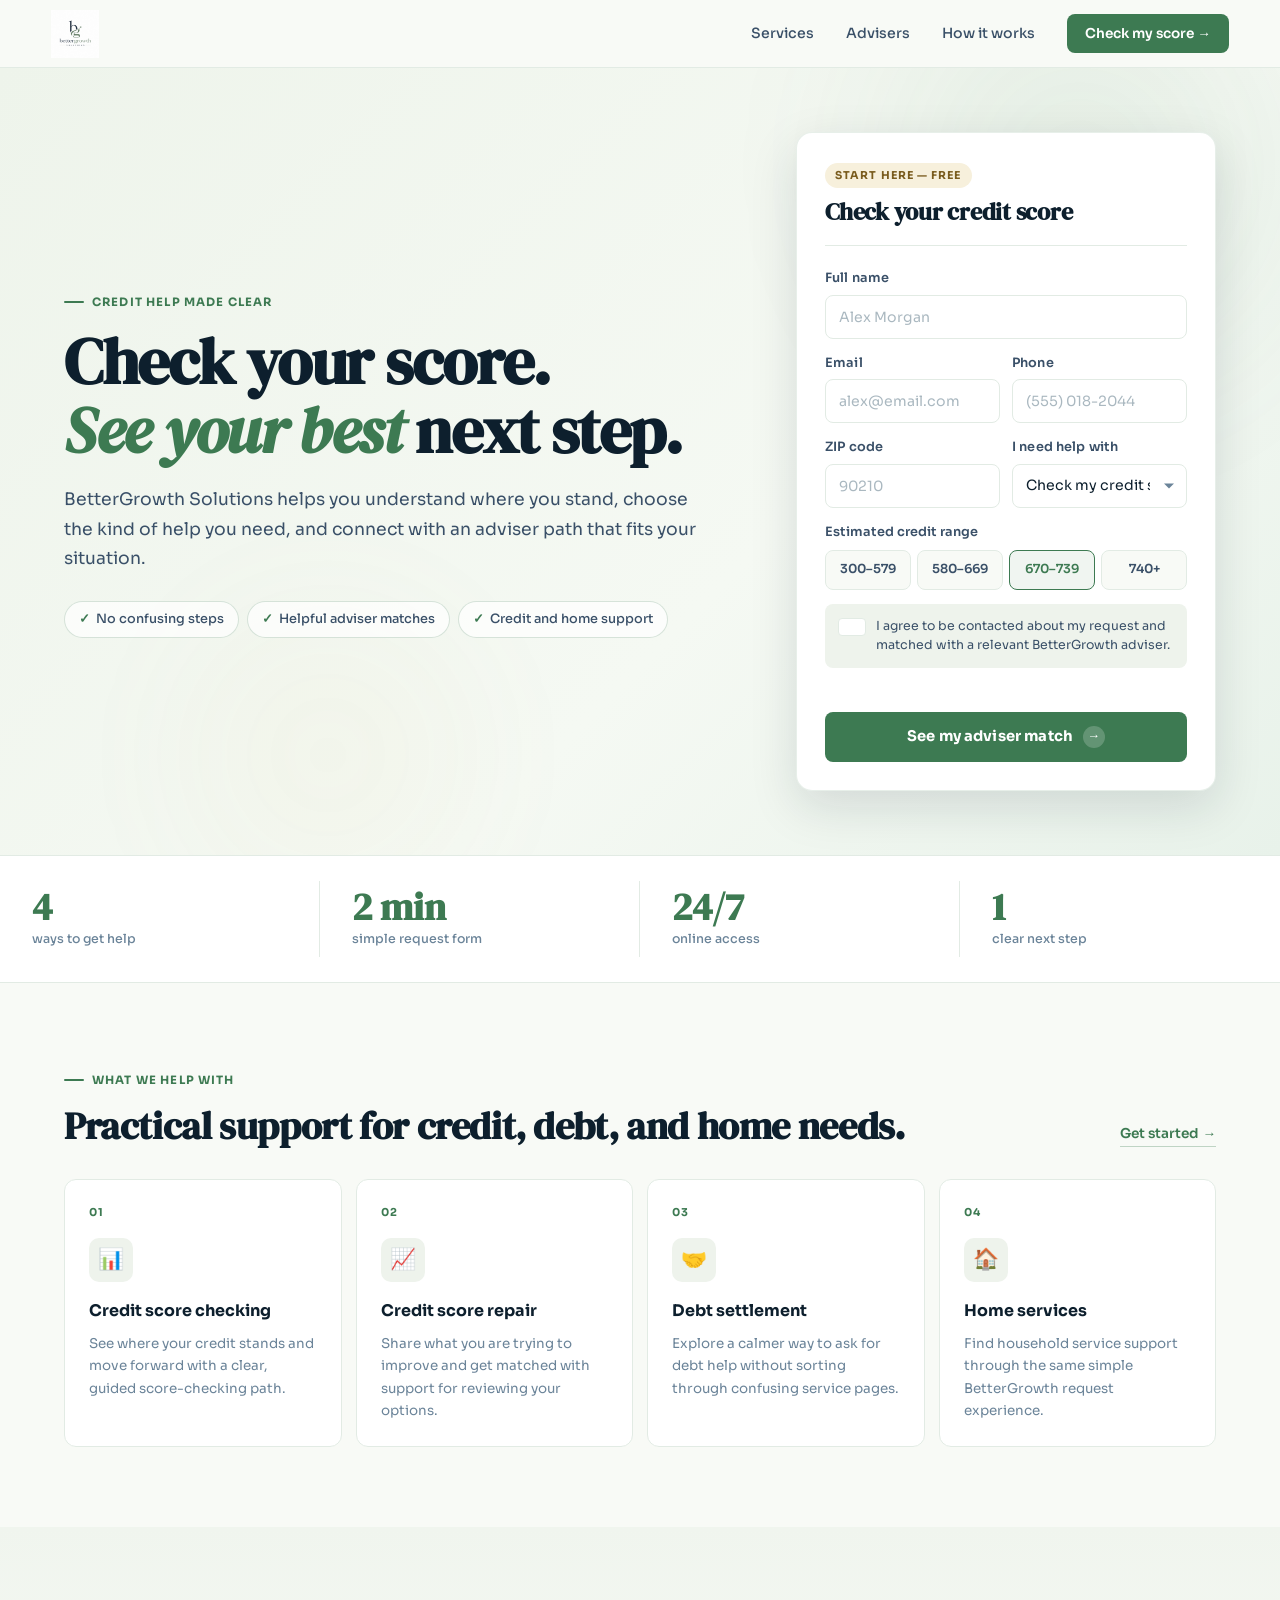
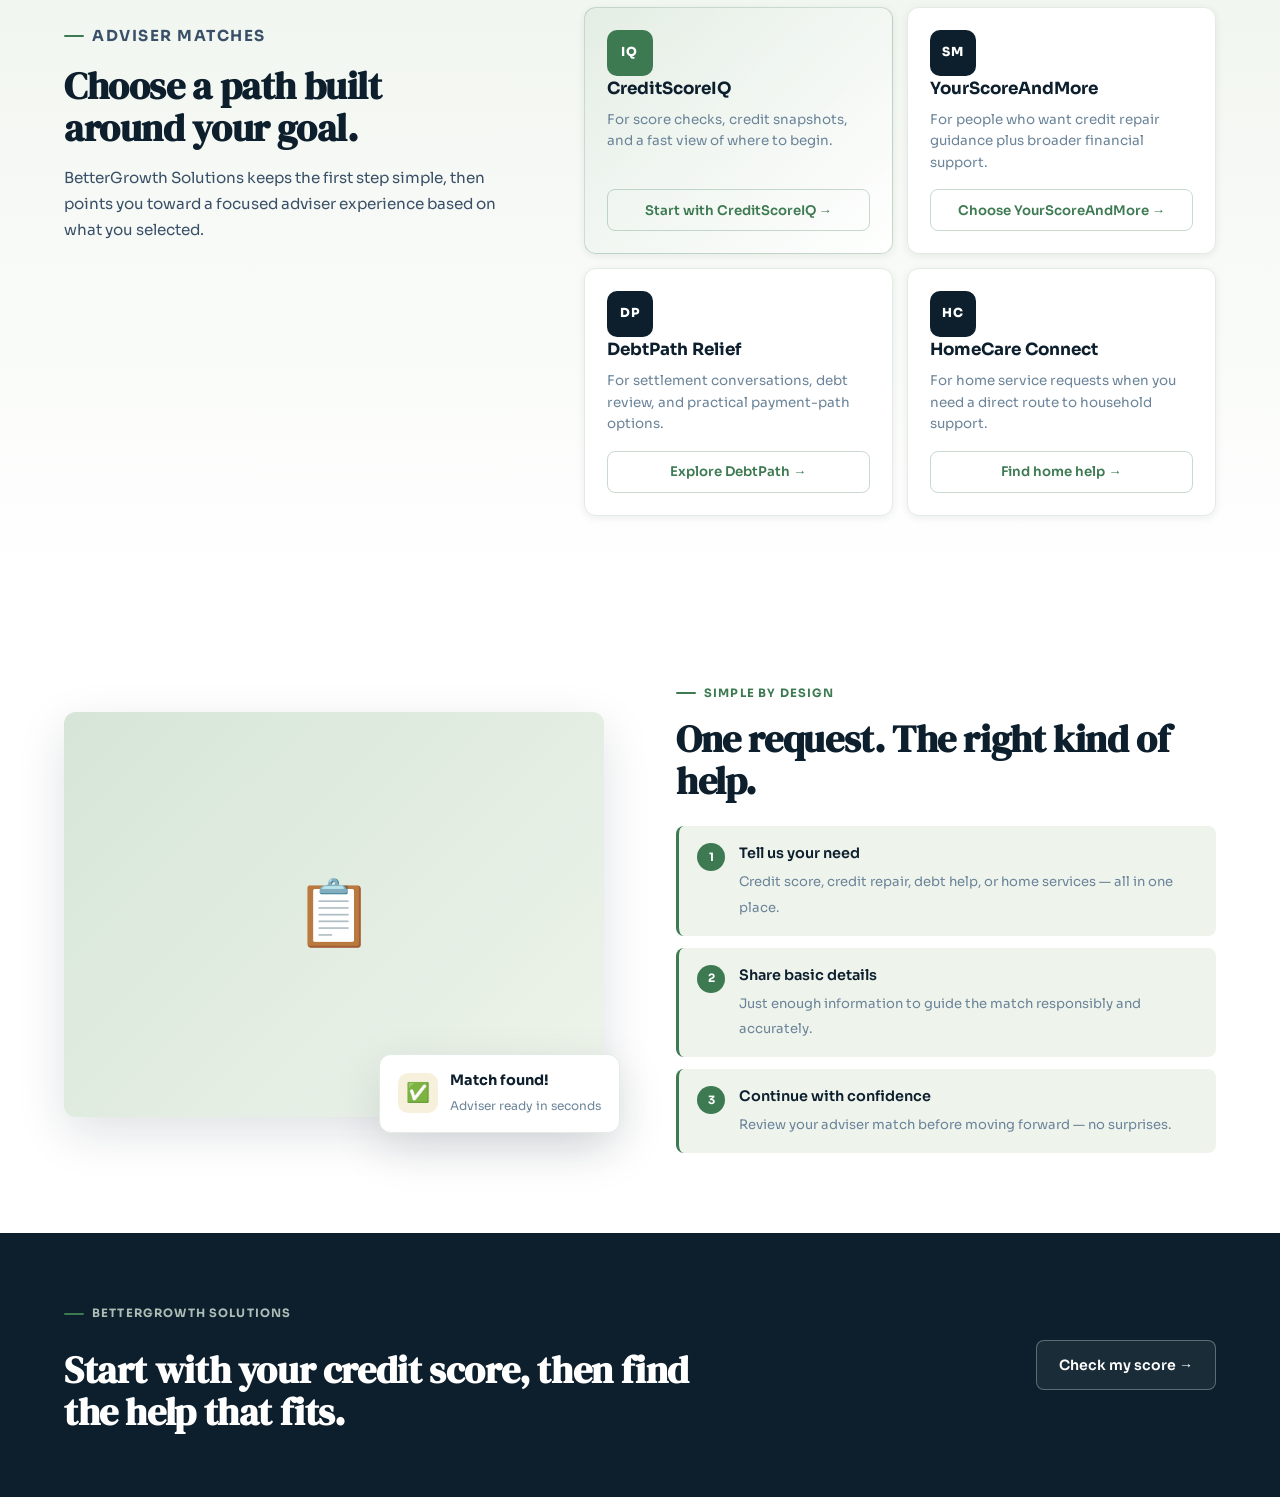
==== index.html @ 0860bb6c "file upload for website" ====
<!DOCTYPE html>
<html lang="en">
<head>
  <meta charset="utf-8" />
  <meta name="viewport" content="width=device-width, initial-scale=1" />
  <title>BetterGrowth Solutions | Credit Score Help</title>
  <meta name="description" content="BetterGrowth Solutions helps people check their credit score, explore credit repair, compare debt help, and find home service support." />
  <link rel="preconnect" href="https://fonts.googleapis.com" />
  <link rel="preconnect" href="https://fonts.gstatic.com" crossorigin />
  <link href="https://fonts.googleapis.com/css2?family=Sora:wght@300;400;500;600;700;800&family=DM+Serif+Display:ital@0;1&display=swap" rel="stylesheet" />
  <style>
    :root {
      --ink: #0d1f2d;
      --ink-soft: #3a5068;
      --muted: #6b8499;
      --line: #e2ebe4;
      --paper: #f8faf6;
      --soft: #eef3ec;
      --sage: #d6e5d8;
      --teal: #3d7a52;
      --teal-light: #5a9e6f;
      --teal-dark: #0d2a1a;
      --navy: #0d1f2d;
      --gold: #c9a84c;
      --gold-soft: #f7f0dc;
      --white: #ffffff;
      --shadow-sm: 0 2px 8px rgba(13,31,45,0.07);
      --shadow: 0 16px 48px rgba(13,31,45,0.13);
      --shadow-lg: 0 28px 72px rgba(13,31,45,0.18);
      --radius: 12px;
      --radius-sm: 8px;
      --transition: all 0.22s cubic-bezier(0.4,0,0.2,1);
    }

    *, *::before, *::after { box-sizing: border-box; margin: 0; padding: 0; }

    html { scroll-behavior: smooth; font-size: 16px; }

    body {
      font-family: 'Sora', sans-serif;
      color: var(--ink);
      background: var(--paper);
      line-height: 1.6;
      overflow-x: hidden;
    }

    a { color: inherit; text-decoration: none; }
    img { max-width: 100%; display: block; }

    /* ── HEADER ── */
    .site-header {
      position: sticky;
      top: 0;
      z-index: 100;
      display: flex;
      align-items: center;
      justify-content: space-between;
      gap: 16px;
      padding: 0 clamp(16px, 4vw, 56px);
      height: 68px;
      background: rgba(248,250,246,0.96);
      border-bottom: 1px solid var(--line);
      backdrop-filter: blur(20px);
      -webkit-backdrop-filter: blur(20px);
    }

    .brand {
      display: flex;
      align-items: center;
    }

    .brand-logo {
      height: 48px;
      width: auto;
      object-fit: contain;
    }

    nav {
      display: flex;
      align-items: center;
      gap: clamp(12px, 2.5vw, 32px);
    }

    nav a {
      color: var(--ink-soft);
      font-size: 0.88rem;
      font-weight: 500;
      transition: var(--transition);
      padding: 4px 0;
      position: relative;
    }

    nav a::after {
      content: '';
      position: absolute;
      bottom: 0;
      left: 0;
      width: 0;
      height: 2px;
      background: var(--teal);
      border-radius: 2px;
      transition: width 0.2s ease;
    }

    nav a:hover { color: var(--teal); }
    nav a:hover::after { width: 100%; }

    .nav-action {
      background: var(--teal);
      color: white !important;
      border-radius: var(--radius-sm);
      padding: 9px 18px !important;
      font-size: 0.85rem !important;
      font-weight: 600 !important;
      transition: var(--transition);
      flex-shrink: 0;
    }

    .nav-action::after { display: none !important; }

    .nav-action:hover {
      background: var(--teal-light);
      transform: translateY(-1px);
      box-shadow: 0 4px 16px rgba(61,122,82,0.3);
    }

    /* Mobile menu toggle */
    .menu-toggle {
      display: none;
      background: none;
      border: 1px solid var(--line);
      border-radius: var(--radius-sm);
      width: 40px;
      height: 40px;
      cursor: pointer;
      flex-direction: column;
      align-items: center;
      justify-content: center;
      gap: 5px;
    }

    .menu-toggle span {
      display: block;
      width: 18px;
      height: 2px;
      background: var(--ink);
      border-radius: 2px;
      transition: var(--transition);
    }

    .mobile-nav {
      display: none;
      position: fixed;
      top: 68px;
      left: 0;
      right: 0;
      background: var(--white);
      border-bottom: 1px solid var(--line);
      padding: 16px clamp(16px, 4vw, 56px);
      flex-direction: column;
      gap: 4px;
      z-index: 99;
      box-shadow: var(--shadow);
    }

    .mobile-nav.open { display: flex; }

    .mobile-nav a {
      padding: 12px 14px;
      border-radius: var(--radius-sm);
      font-weight: 500;
      color: var(--ink-soft);
      transition: var(--transition);
    }

    .mobile-nav a:hover { background: var(--soft); color: var(--teal); }

    .mobile-nav .nav-action {
      background: var(--teal);
      color: white;
      padding: 13px 14px;
      text-align: center;
      border-radius: var(--radius-sm);
      margin-top: 6px;
      font-weight: 600;
    }

    /* ── HERO ── */
    .hero {
      position: relative;
      min-height: min(760px, calc(100svh - 68px));
      overflow: hidden;
      background: linear-gradient(135deg, #eef4eb 0%, #f5f9f3 60%, #e8f2ea 100%);
    }

    .hero-bg-orb {
      position: absolute;
      border-radius: 50%;
      filter: blur(80px);
      opacity: 0.45;
      pointer-events: none;
    }

    .hero-bg-orb-1 {
      width: 600px; height: 600px;
      top: -200px; right: -100px;
      background: radial-gradient(circle, rgba(61,122,82,0.25), transparent 70%);
    }

    .hero-bg-orb-2 {
      width: 400px; height: 400px;
      bottom: -100px; left: 10%;
      background: radial-gradient(circle, rgba(201,168,76,0.15), transparent 70%);
    }

    .hero-content {
      position: relative;
      display: grid;
      grid-template-columns: 1fr min(420px, 45%);
      align-items: center;
      gap: clamp(28px, 5vw, 64px);
      min-height: min(760px, calc(100svh - 68px));
      padding: clamp(32px, 5vw, 64px) clamp(16px, 5vw, 72px);
    }

    .hero-copy { max-width: 640px; }

    .eyebrow {
      display: inline-flex;
      align-items: center;
      gap: 8px;
      font-size: 0.72rem;
      font-weight: 700;
      letter-spacing: 0.1em;
      text-transform: uppercase;
      color: var(--teal);
      margin-bottom: 16px;
    }

    .eyebrow::before {
      content: '';
      display: block;
      width: 20px;
      height: 2px;
      background: var(--teal);
      border-radius: 2px;
    }

    h1 {
      font-family: 'DM Serif Display', serif;
      font-size: clamp(2.4rem, 5vw, 4.2rem);
      line-height: 1.08;
      letter-spacing: -0.02em;
      margin-bottom: 20px;
      color: var(--ink);
    }

    h1 em {
      font-style: italic;
      color: var(--teal);
    }

    .hero-text {
      color: var(--ink-soft);
      font-size: clamp(0.95rem, 1.5vw, 1.08rem);
      line-height: 1.7;
      margin-bottom: 28px;
    }

    .trust-row {
      display: flex;
      flex-wrap: wrap;
      gap: 8px;
    }

    .trust-pill {
      display: inline-flex;
      align-items: center;
      gap: 6px;
      border: 1px solid rgba(61,122,82,0.2);
      border-radius: 999px;
      padding: 7px 14px;
      background: rgba(255,255,255,0.7);
      color: var(--ink-soft);
      font-size: 0.8rem;
      font-weight: 500;
      backdrop-filter: blur(4px);
    }

    .trust-pill::before {
      content: '✓';
      color: var(--teal);
      font-weight: 700;
    }

    /* ── LEAD PANEL / FORM ── */
    .lead-panel {
      background: var(--white);
      border: 1px solid rgba(226,235,228,0.8);
      border-radius: 16px;
      padding: clamp(20px, 3vw, 28px);
      box-shadow: var(--shadow);
      transition: var(--transition);
    }

    .lead-panel:focus-within {
      box-shadow: var(--shadow-lg), 0 0 0 3px rgba(61,122,82,0.08);
    }

    .panel-heading {
      margin-bottom: 22px;
      padding-bottom: 18px;
      border-bottom: 1px solid var(--line);
    }

    .panel-tag {
      display: inline-block;
      background: var(--gold-soft);
      color: #7a5c1e;
      font-size: 0.68rem;
      font-weight: 700;
      letter-spacing: 0.1em;
      text-transform: uppercase;
      padding: 4px 10px;
      border-radius: 999px;
      margin-bottom: 10px;
    }

    .panel-heading h2 {
      font-family: 'DM Serif Display', serif;
      font-size: 1.5rem;
      line-height: 1.2;
      color: var(--ink);
    }

    .form-group {
      margin-bottom: 14px;
    }

    label.field-label {
      display: block;
      font-size: 0.8rem;
      font-weight: 600;
      color: var(--ink-soft);
      margin-bottom: 6px;
      letter-spacing: 0.01em;
    }

    input, select {
      width: 100%;
      height: 44px;
      border: 1.5px solid var(--line);
      border-radius: var(--radius-sm);
      padding: 0 13px;
      color: var(--ink);
      background: var(--white);
      font: inherit;
      font-size: 0.88rem;
      transition: var(--transition);
      appearance: none;
    }

    input::placeholder { color: #aab8c0; }

    input:hover, select:hover { border-color: #b5cdb9; }

    input:focus, select:focus {
      outline: none;
      border-color: var(--teal);
      box-shadow: 0 0 0 3px rgba(61,122,82,0.12);
    }

    input.error { border-color: #d44c3a; box-shadow: 0 0 0 3px rgba(212,76,58,0.1); }

    .select-wrap {
      position: relative;
    }

    .select-wrap::after {
      content: '';
      position: absolute;
      right: 13px;
      top: 50%;
      transform: translateY(-50%);
      width: 0;
      height: 0;
      border-left: 5px solid transparent;
      border-right: 5px solid transparent;
      border-top: 5px solid var(--muted);
      pointer-events: none;
    }

    select { padding-right: 36px; cursor: pointer; }

    .field-grid { display: grid; grid-template-columns: 1fr 1fr; gap: 12px; }

    /* Score range */
    .score-fieldset {
      border: none;
      margin-bottom: 14px;
    }

    .score-legend {
      font-size: 0.8rem;
      font-weight: 600;
      color: var(--ink-soft);
      margin-bottom: 8px;
      display: block;
    }

    .score-grid {
      display: grid;
      grid-template-columns: repeat(4, 1fr);
      gap: 6px;
    }

    .score-option {
      position: relative;
    }

    .score-option input[type="radio"] {
      position: absolute;
      opacity: 0;
      width: 0;
      height: 0;
    }

    .score-option label {
      display: flex;
      align-items: center;
      justify-content: center;
      height: 40px;
      border: 1.5px solid var(--line);
      border-radius: var(--radius-sm);
      background: var(--paper);
      font-size: 0.78rem;
      font-weight: 600;
      color: var(--ink-soft);
      cursor: pointer;
      transition: var(--transition);
      text-align: center;
    }

    .score-option input[type="radio"]:checked + label {
      border-color: var(--teal);
      background: rgba(61,122,82,0.08);
      color: var(--teal);
    }

    .score-option label:hover {
      border-color: #b5cdb9;
      background: var(--soft);
    }

    /* Consent */
    .consent-wrap {
      display: flex;
      align-items: flex-start;
      gap: 10px;
      padding: 13px;
      background: var(--soft);
      border-radius: var(--radius-sm);
      margin-bottom: 14px;
      cursor: pointer;
    }

    .consent-wrap input[type="checkbox"] {
      width: 18px;
      height: 18px;
      min-width: 18px;
      border-radius: 4px;
      margin-top: 1px;
      cursor: pointer;
    }

    .consent-wrap span {
      font-size: 0.78rem;
      color: var(--ink-soft);
      line-height: 1.5;
    }

    .form-status {
      min-height: 20px;
      margin-bottom: 10px;
      font-size: 0.82rem;
      font-weight: 600;
      color: #c0392b;
    }

    .form-status.success { color: var(--teal); }

    .primary-button {
      display: flex;
      align-items: center;
      justify-content: center;
      gap: 10px;
      width: 100%;
      height: 50px;
      border: none;
      border-radius: var(--radius-sm);
      background: var(--teal);
      color: white;
      font: inherit;
      font-size: 0.92rem;
      font-weight: 700;
      cursor: pointer;
      transition: var(--transition);
      letter-spacing: 0.01em;
    }

    .primary-button:hover {
      background: var(--teal-light);
      transform: translateY(-2px);
      box-shadow: 0 8px 24px rgba(61,122,82,0.35);
    }

    .primary-button:active { transform: translateY(0); }

    .btn-arrow {
      width: 22px;
      height: 22px;
      background: rgba(255,255,255,0.2);
      border-radius: 50%;
      display: grid;
      place-items: center;
      font-size: 0.8rem;
      transition: transform 0.2s ease;
    }

    .primary-button:hover .btn-arrow { transform: translateX(3px); }

    /* ── METRICS BAND ── */
    .metrics-band {
      display: grid;
      grid-template-columns: repeat(4, 1fr);
      border-top: 1px solid var(--line);
      border-bottom: 1px solid var(--line);
      background: var(--white);
    }

    .metric-item {
      padding: clamp(20px, 3vw, 32px) clamp(18px, 3vw, 32px);
      position: relative;
      transition: var(--transition);
    }

    .metric-item:not(:last-child)::after {
      content: '';
      position: absolute;
      right: 0;
      top: 20%;
      height: 60%;
      width: 1px;
      background: var(--line);
    }

    .metric-item:hover { background: var(--soft); }

    .metric-value {
      display: block;
      font-family: 'DM Serif Display', serif;
      font-size: clamp(1.6rem, 3vw, 2.4rem);
      color: var(--teal);
      line-height: 1;
      margin-bottom: 4px;
    }

    .metric-label {
      display: block;
      font-size: 0.78rem;
      font-weight: 500;
      color: var(--muted);
    }

    /* ── SERVICES ── */
    .section {
      padding: clamp(48px, 7vw, 80px) clamp(16px, 5vw, 72px);
    }

    .section-header {
      display: flex;
      align-items: flex-end;
      justify-content: space-between;
      gap: 24px;
      margin-bottom: 32px;
    }

    h2 {
      font-family: 'DM Serif Display', serif;
      font-size: clamp(1.7rem, 3vw, 2.6rem);
      line-height: 1.1;
      letter-spacing: -0.01em;
    }

    .section-link {
      font-size: 0.85rem;
      font-weight: 600;
      color: var(--teal);
      white-space: nowrap;
      padding-bottom: 2px;
      border-bottom: 1px solid rgba(61,122,82,0.3);
      transition: var(--transition);
    }

    .section-link:hover { border-color: var(--teal); }

    .service-grid {
      display: grid;
      grid-template-columns: repeat(4, 1fr);
      gap: 14px;
    }

    .service-card {
      border: 1px solid var(--line);
      border-radius: var(--radius);
      padding: 24px;
      background: var(--white);
      transition: var(--transition);
      cursor: default;
    }

    .service-card:hover {
      border-color: rgba(61,122,82,0.3);
      transform: translateY(-4px);
      box-shadow: var(--shadow);
    }

    .service-num {
      font-size: 0.68rem;
      font-weight: 700;
      letter-spacing: 0.12em;
      color: var(--teal);
      text-transform: uppercase;
      margin-bottom: 16px;
      display: block;
    }

    .service-icon {
      width: 44px;
      height: 44px;
      border-radius: 10px;
      display: grid;
      place-items: center;
      margin-bottom: 16px;
      font-size: 1.3rem;
      background: var(--soft);
    }

    .service-card h3 {
      font-size: 1rem;
      font-weight: 700;
      margin-bottom: 10px;
      color: var(--ink);
    }

    .service-card p {
      font-size: 0.84rem;
      color: var(--muted);
      line-height: 1.65;
    }

    /* ── ADVISERS ── */
    .adviser-section {
      background: linear-gradient(180deg, #f0f5ee 0%, var(--white) 100%);
      padding: clamp(48px, 7vw, 80px) clamp(16px, 5vw, 72px);
    }

    .adviser-layout {
      display: grid;
      grid-template-columns: minmax(260px, 0.7fr) 1fr;
      gap: clamp(32px, 6vw, 80px);
      align-items: start;
    }

    .adviser-intro {
      position: sticky;
      top: 90px;
    }

    .adviser-intro p {
      margin-top: 16px;
      color: var(--ink-soft);
      font-size: 0.95rem;
      line-height: 1.7;
    }

    .adviser-grid {
      display: grid;
      grid-template-columns: 1fr 1fr;
      gap: 14px;
    }

    .adviser-card {
      border: 1px solid var(--line);
      border-radius: var(--radius);
      padding: 22px;
      background: var(--white);
      display: flex;
      flex-direction: column;
      gap: 16px;
      transition: var(--transition);
      box-shadow: var(--shadow-sm);
    }

    .adviser-card:hover {
      border-color: rgba(61,122,82,0.25);
      transform: translateY(-4px);
      box-shadow: var(--shadow);
    }

    .adviser-card.featured {
      background: linear-gradient(135deg, rgba(214,229,216,0.5), rgba(255,255,255,0.9));
      border-color: rgba(61,122,82,0.25);
    }

    .adviser-mark {
      width: 46px;
      height: 46px;
      background: var(--navy);
      border-radius: 10px;
      display: grid;
      place-items: center;
      color: white;
      font-size: 0.78rem;
      font-weight: 800;
      letter-spacing: 0.05em;
    }

    .adviser-card.featured .adviser-mark {
      background: var(--teal);
    }

    .adviser-card h3 {
      font-size: 1.05rem;
      font-weight: 700;
      margin-bottom: 6px;
    }

    .adviser-card p {
      font-size: 0.84rem;
      color: var(--muted);
      line-height: 1.6;
    }

    .adviser-body { flex: 1; }

    .select-adviser {
      display: flex;
      align-items: center;
      justify-content: center;
      gap: 8px;
      height: 42px;
      border: 1.5px solid rgba(61,122,82,0.28);
      border-radius: var(--radius-sm);
      background: transparent;
      color: var(--teal);
      font: inherit;
      font-size: 0.83rem;
      font-weight: 600;
      cursor: pointer;
      transition: var(--transition);
    }

    .select-adviser:hover {
      background: rgba(61,122,82,0.07);
      border-color: var(--teal);
    }

    /* ── SUPPORT SECTION ── */
    .support-section {
      display: grid;
      grid-template-columns: 1fr 1fr;
      gap: clamp(32px, 6vw, 72px);
      align-items: center;
      padding: clamp(48px, 7vw, 80px) clamp(16px, 5vw, 72px);
      background: var(--white);
    }

    .support-visual {
      position: relative;
    }

    .support-img-wrap {
      border-radius: var(--radius);
      overflow: hidden;
      box-shadow: var(--shadow);
      background: var(--soft);
      aspect-ratio: 4/3;
    }

    .support-img-wrap img {
      width: 100%;
      height: 100%;
      object-fit: cover;
    }

    .support-img-placeholder {
      width: 100%;
      height: 100%;
      background: linear-gradient(135deg, #d6e5d8, #eef4eb);
      display: grid;
      place-items: center;
    }

    .support-floater {
      position: absolute;
      bottom: -16px;
      right: -16px;
      background: var(--white);
      border: 1px solid var(--line);
      border-radius: var(--radius);
      padding: 14px 18px;
      box-shadow: var(--shadow);
      display: flex;
      align-items: center;
      gap: 12px;
    }

    .floater-icon {
      width: 40px;
      height: 40px;
      background: var(--gold-soft);
      border-radius: 10px;
      display: grid;
      place-items: center;
      font-size: 1.2rem;
    }

    .floater-text strong { display: block; font-size: 0.9rem; color: var(--ink); }
    .floater-text span { font-size: 0.75rem; color: var(--muted); }

    .support-list {
      display: grid;
      gap: 12px;
      margin-top: 24px;
    }

    .support-item {
      display: flex;
      gap: 14px;
      padding: 16px 18px;
      background: var(--soft);
      border-radius: var(--radius-sm);
      border-left: 3px solid var(--teal);
      transition: var(--transition);
    }

    .support-item:hover { background: #e6efe7; }

    .support-step {
      width: 28px;
      height: 28px;
      background: var(--teal);
      border-radius: 50%;
      display: grid;
      place-items: center;
      color: white;
      font-size: 0.72rem;
      font-weight: 700;
      flex-shrink: 0;
      margin-top: 1px;
    }

    .support-item strong { display: block; font-weight: 600; font-size: 0.9rem; margin-bottom: 3px; }
    .support-item span { font-size: 0.82rem; color: var(--muted); line-height: 1.5; }

    /* ── CONTACT BAND ── */
    .contact-band {
      background: var(--navy);
      padding: clamp(40px, 6vw, 64px) clamp(16px, 5vw, 72px);
      display: flex;
      align-items: center;
      justify-content: space-between;
      gap: 24px;
    }

    .contact-band .eyebrow { color: rgba(214,229,216,0.8); }

    .contact-band h2 {
      color: var(--white);
      margin-top: 10px;
      max-width: 640px;
    }

    .secondary-button {
      flex-shrink: 0;
      display: inline-flex;
      align-items: center;
      gap: 10px;
      padding: 13px 22px;
      border: 1.5px solid rgba(255,255,255,0.3);
      border-radius: var(--radius-sm);
      color: white;
      font-weight: 600;
      font-size: 0.88rem;
      background: rgba(255,255,255,0.06);
      transition: var(--transition);
    }

    .secondary-button:hover {
      background: rgba(255,255,255,0.14);
      border-color: rgba(255,255,255,0.55);
      transform: translateY(-1px);
    }

    /* ── DIALOG ── */
    .handoff-dialog {
      width: min(92vw, 500px);
      border: none;
      border-radius: 20px;
      padding: 0;
      overflow: hidden;
      box-shadow: var(--shadow-lg);
      color: var(--ink);
    }

    .handoff-dialog::backdrop {
      background: rgba(13,31,45,0.5);
      backdrop-filter: blur(4px);
    }

    .dialog-header {
      background: linear-gradient(135deg, #eef4eb, #dff0e3);
      padding: 24px 28px 20px;
      position: relative;
    }

    .dialog-close {
      position: absolute;
      top: 16px;
      right: 16px;
      width: 34px;
      height: 34px;
      border: 1px solid rgba(0,0,0,0.1);
      border-radius: 50%;
      background: rgba(255,255,255,0.7);
      color: var(--ink);
      font-size: 1.1rem;
      cursor: pointer;
      display: grid;
      place-items: center;
      transition: var(--transition);
    }

    .dialog-close:hover { background: white; }

    .dialog-body { padding: 24px 28px 28px; }

    .handoff-details {
      display: grid;
      gap: 8px;
      margin: 18px 0 22px;
      padding: 16px;
      background: var(--soft);
      border-radius: var(--radius-sm);
      font-size: 0.88rem;
    }

    .handoff-details span { color: var(--ink-soft); }
    .handoff-details strong { color: var(--ink); }

    /* ── SCROLL ANIMATIONS ── */
    @keyframes fadeUp {
      from { opacity: 0; transform: translateY(24px); }
      to { opacity: 1; transform: translateY(0); }
    }

    .animate-in {
      animation: fadeUp 0.55s cubic-bezier(0.4,0,0.2,1) both;
    }

    .delay-1 { animation-delay: 0.1s; }
    .delay-2 { animation-delay: 0.2s; }
    .delay-3 { animation-delay: 0.3s; }
    .delay-4 { animation-delay: 0.4s; }

    /* ── RESPONSIVE ── */
    @media (max-width: 1100px) {
      .service-grid { grid-template-columns: 1fr 1fr; }
      .adviser-layout { grid-template-columns: 1fr; }
      .adviser-intro { position: static; }
    }

    @media (max-width: 860px) {
      .hero-content { grid-template-columns: 1fr; min-height: auto; padding-block: 40px; }
      .metrics-band { grid-template-columns: 1fr 1fr; }
      .metric-item:nth-child(2)::after { display: none; }
      .support-section { grid-template-columns: 1fr; }
      .support-visual { order: -1; }
      .support-floater { display: none; }
      nav { display: none; }
      .menu-toggle { display: flex; }
      .nav-action { display: none; }
      .section-header { flex-direction: column; align-items: flex-start; }
    }

    @media (max-width: 580px) {
      .field-grid { grid-template-columns: 1fr; }
      .score-grid { grid-template-columns: 1fr 1fr; }
      .adviser-grid { grid-template-columns: 1fr; }
      .service-grid { grid-template-columns: 1fr; }
      .metrics-band { grid-template-columns: 1fr 1fr; }
      .contact-band { flex-direction: column; align-items: flex-start; }
    }
  </style>
</head>
<body>

  <!-- HEADER -->
  <header class="site-header">
    <a class="brand" href="#top" aria-label="BetterGrowth Solutions home">
      <img class="brand-logo" src="[data-uri]" alt="BetterGrowth Solutions" />
    </a>
    <nav aria-label="Main navigation">
      <a href="#services">Services</a>
      <a href="#advisers">Advisers</a>
      <a href="#support">How it works</a>
      <a class="nav-action" href="#credit-check">Check my score →</a>
    </nav>
    <button class="menu-toggle" aria-label="Toggle menu" id="menuToggle">
      <span></span><span></span><span></span>
    </button>
  </header>

  <nav class="mobile-nav" id="mobileNav" aria-label="Mobile navigation">
    <a href="#services">Services</a>
    <a href="#advisers">Advisers</a>
    <a href="#support">How it works</a>
    <a class="nav-action" href="#credit-check">Check my score →</a>
  </nav>

  <main id="top">

    <!-- HERO -->
    <section class="hero" aria-labelledby="hero-title">
      <div class="hero-bg-orb hero-bg-orb-1" aria-hidden="true"></div>
      <div class="hero-bg-orb hero-bg-orb-2" aria-hidden="true"></div>

      <div class="hero-content">
        <div class="hero-copy animate-in">
          <p class="eyebrow">Credit help made clear</p>
          <h1 id="hero-title">Check your score.<br><em>See your best</em> next step.</h1>
          <p class="hero-text">BetterGrowth Solutions helps you understand where you stand, choose the kind of help you need, and connect with an adviser path that fits your situation.</p>
          <div class="trust-row" aria-label="Service highlights">
            <span class="trust-pill">No confusing steps</span>
            <span class="trust-pill">Helpful adviser matches</span>
            <span class="trust-pill">Credit and home support</span>
          </div>
        </div>

        <!-- FORM -->
        <form class="lead-panel animate-in delay-2" id="credit-check" novalidate aria-label="Credit check form">
          <div class="panel-heading">
            <span class="panel-tag">Start here — free</span>
            <h2>Check your credit score</h2>
          </div>

          <div class="form-group">
            <label class="field-label" for="fullName">Full name</label>
            <input id="fullName" name="fullName" type="text" autocomplete="name" placeholder="Alex Morgan" required />
          </div>

          <div class="field-grid">
            <div class="form-group">
              <label class="field-label" for="email">Email</label>
              <input id="email" name="email" type="email" autocomplete="email" placeholder="alex@email.com" required />
            </div>
            <div class="form-group">
              <label class="field-label" for="phone">Phone</label>
              <input id="phone" name="phone" type="tel" autocomplete="tel" placeholder="(555) 018-2044" required />
            </div>
          </div>

          <div class="field-grid">
            <div class="form-group">
              <label class="field-label" for="zip">ZIP code</label>
              <input id="zip" name="zip" type="text" inputmode="numeric" maxlength="5" placeholder="90210" required />
            </div>
            <div class="form-group">
              <label class="field-label" for="serviceNeed">I need help with</label>
              <div class="select-wrap">
                <select id="serviceNeed" name="serviceNeed" required>
                  <option value="credit-score">Check my credit score</option>
                  <option value="credit-repair">Improve my credit score</option>
                  <option value="debt-settlement">Lower or settle debt</option>
                  <option value="home-services">Find home services</option>
                </select>
              </div>
            </div>
          </div>

          <fieldset class="score-fieldset">
            <legend class="score-legend">Estimated credit range</legend>
            <div class="score-grid">
              <div class="score-option">
                <input type="radio" id="score1" name="scoreRange" value="300-579" />
                <label for="score1">300–579</label>
              </div>
              <div class="score-option">
                <input type="radio" id="score2" name="scoreRange" value="580-669" />
                <label for="score2">580–669</label>
              </div>
              <div class="score-option">
                <input type="radio" id="score3" name="scoreRange" value="670-739" checked />
                <label for="score3">670–739</label>
              </div>
              <div class="score-option">
                <input type="radio" id="score4" name="scoreRange" value="740+" />
                <label for="score4">740+</label>
              </div>
            </div>
          </fieldset>

          <label class="consent-wrap">
            <input id="consent" name="consent" type="checkbox" required />
            <span>I agree to be contacted about my request and matched with a relevant BetterGrowth adviser.</span>
          </label>

          <p class="form-status" id="formStatus" role="status" aria-live="polite"></p>

          <button class="primary-button" type="submit">
            See my adviser match
            <span class="btn-arrow" aria-hidden="true">→</span>
          </button>
        </form>
      </div>
    </section>

    <!-- METRICS -->
    <div class="metrics-band" aria-label="BetterGrowth by the numbers">
      <div class="metric-item animate-in">
        <strong class="metric-value">4</strong>
        <span class="metric-label">ways to get help</span>
      </div>
      <div class="metric-item animate-in delay-1">
        <strong class="metric-value">2 min</strong>
        <span class="metric-label">simple request form</span>
      </div>
      <div class="metric-item animate-in delay-2">
        <strong class="metric-value">24/7</strong>
        <span class="metric-label">online access</span>
      </div>
      <div class="metric-item animate-in delay-3">
        <strong class="metric-value">1</strong>
        <span class="metric-label">clear next step</span>
      </div>
    </div>

    <!-- SERVICES -->
    <section class="section" id="services" aria-labelledby="services-title">
      <div class="section-header">
        <div>
          <p class="eyebrow">What we help with</p>
          <h2 id="services-title">Practical support for credit, debt, and home needs.</h2>
        </div>
        <a class="section-link" href="#credit-check">Get started →</a>
      </div>
      <div class="service-grid">
        <article class="service-card">
          <span class="service-num">01</span>
          <div class="service-icon">📊</div>
          <h3>Credit score checking</h3>
          <p>See where your credit stands and move forward with a clear, guided score-checking path.</p>
        </article>
        <article class="service-card">
          <span class="service-num">02</span>
          <div class="service-icon">📈</div>
          <h3>Credit score repair</h3>
          <p>Share what you are trying to improve and get matched with support for reviewing your options.</p>
        </article>
        <article class="service-card">
          <span class="service-num">03</span>
          <div class="service-icon">🤝</div>
          <h3>Debt settlement</h3>
          <p>Explore a calmer way to ask for debt help without sorting through confusing service pages.</p>
        </article>
        <article class="service-card">
          <span class="service-num">04</span>
          <div class="service-icon">🏠</div>
          <h3>Home services</h3>
          <p>Find household service support through the same simple BetterGrowth request experience.</p>
        </article>
      </div>
    </section>

    <!-- ADVISERS -->
    <section class="adviser-section" id="advisers" aria-labelledby="advisers-title">
      <div class="adviser-layout">
        <div class="adviser-intro">
          <p class="eyebrow">Adviser matches</p>
          <h2 id="advisers-title">Choose a path built around your goal.</h2>
          <p>BetterGrowth Solutions keeps the first step simple, then points you toward a focused adviser experience based on what you selected.</p>
        </div>
        <div class="adviser-grid">
          <article class="adviser-card featured">
            <div class="adviser-body">
              <span class="adviser-mark">IQ</span>
              <h3>CreditScoreIQ</h3>
              <p>For score checks, credit snapshots, and a fast view of where to begin.</p>
            </div>
            <button type="button" class="select-adviser" data-service="credit-score">Start with CreditScoreIQ →</button>
          </article>
          <article class="adviser-card">
            <div class="adviser-body">
              <span class="adviser-mark">SM</span>
              <h3>YourScoreAndMore</h3>
              <p>For people who want credit repair guidance plus broader financial support.</p>
            </div>
            <button type="button" class="select-adviser" data-service="credit-repair">Choose YourScoreAndMore →</button>
          </article>
          <article class="adviser-card">
            <div class="adviser-body">
              <span class="adviser-mark">DP</span>
              <h3>DebtPath Relief</h3>
              <p>For settlement conversations, debt review, and practical payment-path options.</p>
            </div>
            <button type="button" class="select-adviser" data-service="debt-settlement">Explore DebtPath →</button>
          </article>
          <article class="adviser-card">
            <div class="adviser-body">
              <span class="adviser-mark">HC</span>
              <h3>HomeCare Connect</h3>
              <p>For home service requests when you need a direct route to household support.</p>
            </div>
            <button type="button" class="select-adviser" data-service="home-services">Find home help →</button>
          </article>
        </div>
      </div>
    </section>

    <!-- SUPPORT / HOW IT WORKS -->
    <section class="support-section" id="support" aria-labelledby="support-title">
      <div class="support-visual">
        <div class="support-img-wrap">
          <div class="support-img-placeholder">
            <span style="font-size:4rem">📋</span>
          </div>
        </div>
        <div class="support-floater" aria-hidden="true">
          <div class="floater-icon">✅</div>
          <div class="floater-text">
            <strong>Match found!</strong>
            <span>Adviser ready in seconds</span>
          </div>
        </div>
      </div>
      <div class="support-copy">
        <p class="eyebrow">Simple by design</p>
        <h2 id="support-title">One request. The right kind of help.</h2>
        <div class="support-list">
          <div class="support-item">
            <div class="support-step">1</div>
            <div>
              <strong>Tell us your need</strong>
              <span>Credit score, credit repair, debt help, or home services — all in one place.</span>
            </div>
          </div>
          <div class="support-item">
            <div class="support-step">2</div>
            <div>
              <strong>Share basic details</strong>
              <span>Just enough information to guide the match responsibly and accurately.</span>
            </div>
          </div>
          <div class="support-item">
            <div class="support-step">3</div>
            <div>
              <strong>Continue with confidence</strong>
              <span>Review your adviser match before moving forward — no surprises.</span>
            </div>
          </div>
        </div>
      </div>
    </section>

    <!-- CONTACT BAND -->
    <section class="contact-band" aria-labelledby="contact-title">
      <div>
        <p class="eyebrow">BetterGrowth Solutions</p>
        <h2 id="contact-title">Start with your credit score, then find the help that fits.</h2>
      </div>
      <a class="secondary-button" href="#credit-check">Check my score →</a>
    </section>
  </main>

  <!-- DIALOG -->
  <dialog class="handoff-dialog" id="handoffDialog" aria-labelledby="handoffTitle">
    <div class="dialog-header">
      <button class="dialog-close" type="button" aria-label="Close dialog">✕</button>
      <p class="eyebrow">Your adviser match</p>
      <h2 id="handoffTitle" style="font-family:'DM Serif Display',serif;margin-top:8px;">Your request is ready.</h2>
      <p id="handoffMessage" style="margin-top:8px;font-size:0.92rem;color:var(--ink-soft);"></p>
    </div>
    <div class="dialog-body">
      <div class="handoff-details" id="handoffDetails"></div>
      <a class="primary-button" id="adviserLink" href="#" target="_blank" rel="noopener">
        Continue to adviser
        <span class="btn-arrow" aria-hidden="true">→</span>
      </a>
    </div>
  </dialog>

  <script>
    // Mobile menu
    const menuToggle = document.getElementById('menuToggle');
    const mobileNav = document.getElementById('mobileNav');

    menuToggle.addEventListener('click', () => {
      const isOpen = mobileNav.classList.toggle('open');
      menuToggle.setAttribute('aria-expanded', isOpen);
    });

    mobileNav.querySelectorAll('a').forEach(link => {
      link.addEventListener('click', () => mobileNav.classList.remove('open'));
    });

    // Adviser routes
    const adviserRoutes = {
      "credit-score":    { label: "Credit score checking", adviser: "CreditScoreIQ",     url: "advisers/creditscoreiq.html" },
      "credit-repair":   { label: "Credit repair support", adviser: "YourScoreAndMore",  url: "advisers/yourscoreandmore.html" },
      "debt-settlement": { label: "Debt settlement help",  adviser: "DebtPath Relief",   url: "advisers/debtpath-relief.html" },
      "home-services":   { label: "Home service support",  adviser: "HomeCare Connect",  url: "advisers/homecare-connect.html" }
    };

    const form       = document.getElementById('credit-check');
    const statusEl   = document.getElementById('formStatus');
    const dialog     = document.getElementById('handoffDialog');
    const dialogClose= document.querySelector('.dialog-close');
    const handoffMsg = document.getElementById('handoffMessage');
    const handoffDet = document.getElementById('handoffDetails');
    const adviserLink= document.getElementById('adviserLink');
    const serviceSelect = document.getElementById('serviceNeed');

    function isValidEmail(v) { return /^[^\s@]+@[^\s@]+\.[^\s@]+$/.test(v); }
    function cleanPhone(v)   { return v.replace(/\D/g, ''); }

    function showError(msg, field) {
      statusEl.textContent = msg;
      statusEl.className = 'form-status';
      if (field) { field.classList.add('error'); field.focus(); }
    }

    form.querySelectorAll('input, select').forEach(el => {
      el.addEventListener('input', () => {
        el.classList.remove('error');
        statusEl.textContent = '';
      });
    });

    document.querySelectorAll('.select-adviser').forEach(btn => {
      btn.addEventListener('click', () => {
        const service = btn.dataset.service;
        if (service && adviserRoutes[service]) {
          serviceSelect.value = service;
          statusEl.textContent = `${adviserRoutes[service].adviser} selected. Fill the form to continue.`;
          statusEl.className = 'form-status success';
          form.scrollIntoView({ behavior: 'smooth', block: 'center' });
          setTimeout(() => document.getElementById('fullName').focus(), 420);
        }
      });
    });

    form.addEventListener('submit', e => {
      e.preventDefault();
      statusEl.textContent = '';

      const fd = new FormData(form);
      const fullName = fd.get('fullName').trim();
      const email    = fd.get('email').trim();
      const phone    = cleanPhone(fd.get('phone'));
      const zip      = fd.get('zip').trim();
      const need     = fd.get('serviceNeed') || 'credit-score';
      const range    = fd.get('scoreRange')  || 'Not selected';
      const route    = adviserRoutes[need] || adviserRoutes['credit-score'];

      if (fullName.length < 2) return showError('Please enter your full name.', form.elements.fullName);
      if (!isValidEmail(email)) return showError('Please enter a valid email address.', form.elements.email);
      if (phone.length < 10)   return showError('Please enter a valid phone number.', form.elements.phone);
      if (!/^\d{5}$/.test(zip)) return showError('Please enter a 5-digit ZIP code.', form.elements.zip);
      if (!form.elements.consent.checked) return showError('Please accept the consent to continue.', form.elements.consent);

      const firstName = fullName.split(' ')[0];
      handoffMsg.textContent = `${firstName}, ${route.adviser} looks like the best starting point for your request.`;
      handoffDet.innerHTML = `
        <span><strong>Adviser:</strong> ${route.adviser}</span>
        <span><strong>Focus:</strong> ${route.label}</span>
        <span><strong>Credit range:</strong> ${range}</span>
        <span><strong>ZIP code:</strong> ${zip}</span>
      `;
      adviserLink.href = route.url;
      adviserLink.childNodes[0].textContent = `Continue to ${route.adviser} `;

      if (dialog.showModal) dialog.showModal();
      else window.location.href = route.url;
    });

    dialogClose.addEventListener('click', () => dialog.close());

    dialog.addEventListener('click', e => {
      const b = dialog.getBoundingClientRect();
      if (e.clientX < b.left || e.clientX > b.right || e.clientY < b.top || e.clientY > b.bottom) dialog.close();
    });

    // Scroll reveal
    const observer = new IntersectionObserver(entries => {
      entries.forEach(entry => {
        if (entry.isIntersecting) {
          entry.target.style.opacity = '1';
          entry.target.style.transform = 'translateY(0)';
          observer.unobserve(entry.target);
        }
      });
    }, { threshold: 0.1 });

    document.querySelectorAll('.service-card, .adviser-card, .support-item, .metric-item').forEach((el, i) => {
      el.style.opacity = '0';
      el.style.transform = 'translateY(20px)';
      el.style.transition = `opacity 0.5s ease ${i * 0.07}s, transform 0.5s ease ${i * 0.07}s`;
      observer.observe(el);
    });
  </script>
</body>
</html>
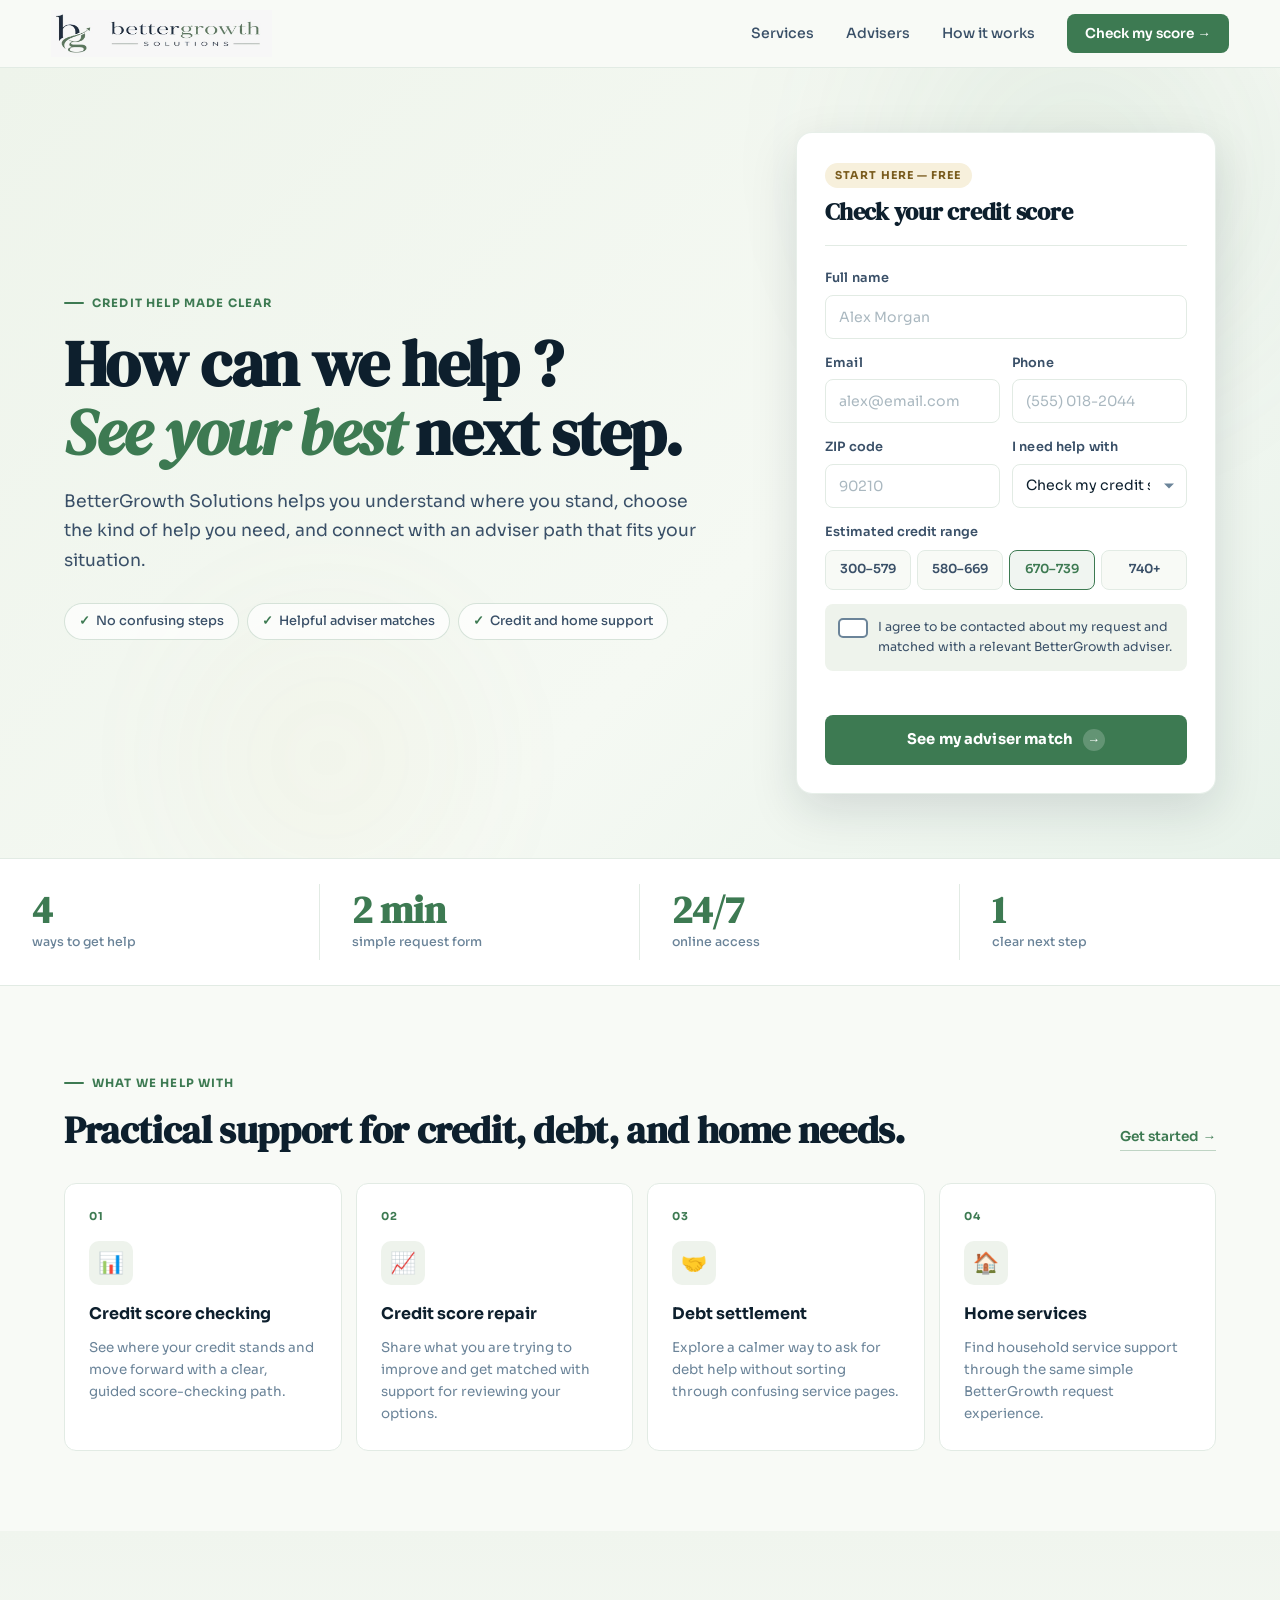
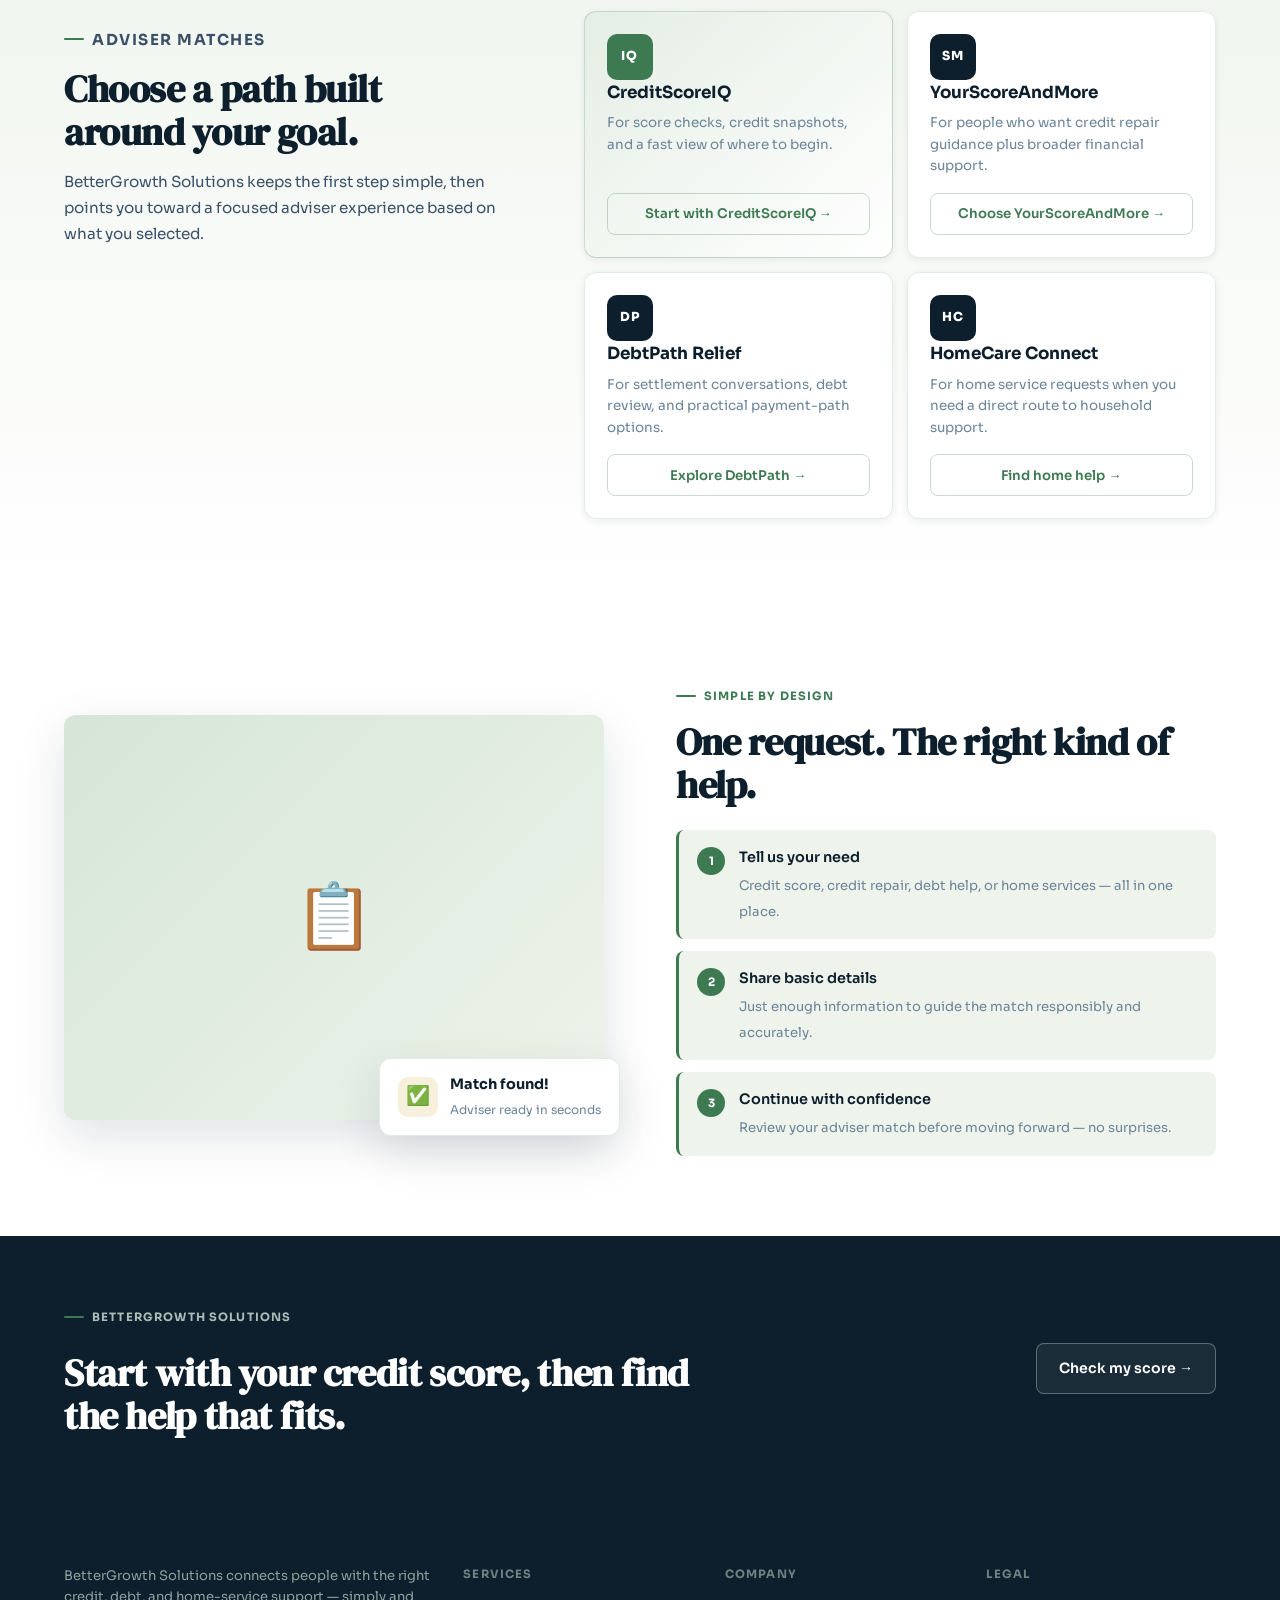
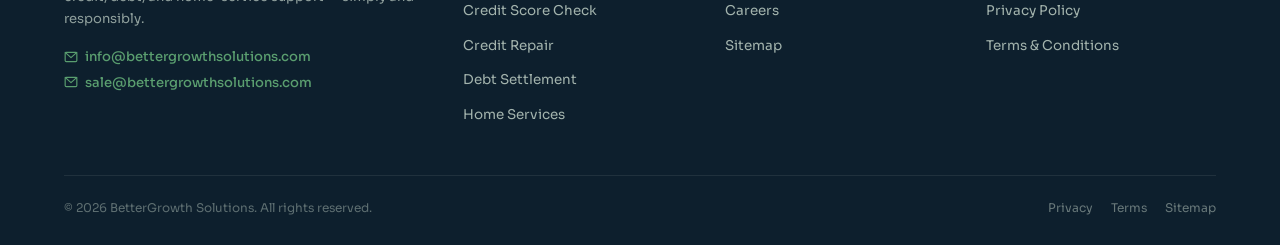
==== commit 7c338d50: "Add files via upload" ====
--- a/index.html
+++ b/index.html
@@ -8,1008 +8,119 @@
   <link rel="preconnect" href="https://fonts.googleapis.com" />
   <link rel="preconnect" href="https://fonts.gstatic.com" crossorigin />
   <link href="https://fonts.googleapis.com/css2?family=Sora:wght@300;400;500;600;700;800&family=DM+Serif+Display:ital@0;1&display=swap" rel="stylesheet" />
-  <style>
-    :root {
-      --ink: #0d1f2d;
-      --ink-soft: #3a5068;
-      --muted: #6b8499;
-      --line: #e2ebe4;
-      --paper: #f8faf6;
-      --soft: #eef3ec;
-      --sage: #d6e5d8;
-      --teal: #3d7a52;
-      --teal-light: #5a9e6f;
-      --teal-dark: #0d2a1a;
-      --navy: #0d1f2d;
-      --gold: #c9a84c;
-      --gold-soft: #f7f0dc;
-      --white: #ffffff;
-      --shadow-sm: 0 2px 8px rgba(13,31,45,0.07);
-      --shadow: 0 16px 48px rgba(13,31,45,0.13);
-      --shadow-lg: 0 28px 72px rgba(13,31,45,0.18);
-      --radius: 12px;
-      --radius-sm: 8px;
-      --transition: all 0.22s cubic-bezier(0.4,0,0.2,1);
-    }
-
-    *, *::before, *::after { box-sizing: border-box; margin: 0; padding: 0; }
-
-    html { scroll-behavior: smooth; font-size: 16px; }
-
-    body {
-      font-family: 'Sora', sans-serif;
-      color: var(--ink);
-      background: var(--paper);
-      line-height: 1.6;
-      overflow-x: hidden;
-    }
-
-    a { color: inherit; text-decoration: none; }
-    img { max-width: 100%; display: block; }
-
-    /* ── HEADER ── */
-    .site-header {
-      position: sticky;
-      top: 0;
-      z-index: 100;
-      display: flex;
-      align-items: center;
-      justify-content: space-between;
-      gap: 16px;
-      padding: 0 clamp(16px, 4vw, 56px);
-      height: 68px;
-      background: rgba(248,250,246,0.96);
-      border-bottom: 1px solid var(--line);
-      backdrop-filter: blur(20px);
-      -webkit-backdrop-filter: blur(20px);
-    }
-
-    .brand {
-      display: flex;
-      align-items: center;
-    }
-
-    .brand-logo {
-      height: 48px;
-      width: auto;
-      object-fit: contain;
-    }
-
-    nav {
-      display: flex;
-      align-items: center;
-      gap: clamp(12px, 2.5vw, 32px);
-    }
-
-    nav a {
-      color: var(--ink-soft);
-      font-size: 0.88rem;
-      font-weight: 500;
-      transition: var(--transition);
-      padding: 4px 0;
-      position: relative;
-    }
-
-    nav a::after {
-      content: '';
-      position: absolute;
-      bottom: 0;
-      left: 0;
-      width: 0;
-      height: 2px;
-      background: var(--teal);
-      border-radius: 2px;
-      transition: width 0.2s ease;
-    }
-
-    nav a:hover { color: var(--teal); }
-    nav a:hover::after { width: 100%; }
-
-    .nav-action {
-      background: var(--teal);
-      color: white !important;
-      border-radius: var(--radius-sm);
-      padding: 9px 18px !important;
-      font-size: 0.85rem !important;
-      font-weight: 600 !important;
-      transition: var(--transition);
-      flex-shrink: 0;
-    }
-
-    .nav-action::after { display: none !important; }
-
-    .nav-action:hover {
-      background: var(--teal-light);
-      transform: translateY(-1px);
-      box-shadow: 0 4px 16px rgba(61,122,82,0.3);
-    }
-
-    /* Mobile menu toggle */
-    .menu-toggle {
-      display: none;
-      background: none;
-      border: 1px solid var(--line);
-      border-radius: var(--radius-sm);
-      width: 40px;
-      height: 40px;
-      cursor: pointer;
-      flex-direction: column;
-      align-items: center;
-      justify-content: center;
-      gap: 5px;
-    }
-
-    .menu-toggle span {
-      display: block;
-      width: 18px;
-      height: 2px;
-      background: var(--ink);
-      border-radius: 2px;
-      transition: var(--transition);
-    }
-
-    .mobile-nav {
-      display: none;
-      position: fixed;
-      top: 68px;
-      left: 0;
-      right: 0;
-      background: var(--white);
-      border-bottom: 1px solid var(--line);
-      padding: 16px clamp(16px, 4vw, 56px);
-      flex-direction: column;
-      gap: 4px;
-      z-index: 99;
-      box-shadow: var(--shadow);
-    }
-
-    .mobile-nav.open { display: flex; }
-
-    .mobile-nav a {
-      padding: 12px 14px;
-      border-radius: var(--radius-sm);
-      font-weight: 500;
-      color: var(--ink-soft);
-      transition: var(--transition);
-    }
-
-    .mobile-nav a:hover { background: var(--soft); color: var(--teal); }
-
-    .mobile-nav .nav-action {
-      background: var(--teal);
-      color: white;
-      padding: 13px 14px;
-      text-align: center;
-      border-radius: var(--radius-sm);
-      margin-top: 6px;
-      font-weight: 600;
-    }
-
-    /* ── HERO ── */
-    .hero {
-      position: relative;
-      min-height: min(760px, calc(100svh - 68px));
-      overflow: hidden;
-      background: linear-gradient(135deg, #eef4eb 0%, #f5f9f3 60%, #e8f2ea 100%);
-    }
-
-    .hero-bg-orb {
-      position: absolute;
-      border-radius: 50%;
-      filter: blur(80px);
-      opacity: 0.45;
-      pointer-events: none;
-    }
-
-    .hero-bg-orb-1 {
-      width: 600px; height: 600px;
-      top: -200px; right: -100px;
-      background: radial-gradient(circle, rgba(61,122,82,0.25), transparent 70%);
-    }
-
-    .hero-bg-orb-2 {
-      width: 400px; height: 400px;
-      bottom: -100px; left: 10%;
-      background: radial-gradient(circle, rgba(201,168,76,0.15), transparent 70%);
-    }
-
-    .hero-content {
-      position: relative;
-      display: grid;
-      grid-template-columns: 1fr min(420px, 45%);
-      align-items: center;
-      gap: clamp(28px, 5vw, 64px);
-      min-height: min(760px, calc(100svh - 68px));
-      padding: clamp(32px, 5vw, 64px) clamp(16px, 5vw, 72px);
-    }
-
-    .hero-copy { max-width: 640px; }
-
-    .eyebrow {
-      display: inline-flex;
-      align-items: center;
-      gap: 8px;
-      font-size: 0.72rem;
-      font-weight: 700;
-      letter-spacing: 0.1em;
-      text-transform: uppercase;
-      color: var(--teal);
-      margin-bottom: 16px;
-    }
-
-    .eyebrow::before {
-      content: '';
-      display: block;
-      width: 20px;
-      height: 2px;
-      background: var(--teal);
-      border-radius: 2px;
-    }
-
-    h1 {
-      font-family: 'DM Serif Display', serif;
-      font-size: clamp(2.4rem, 5vw, 4.2rem);
-      line-height: 1.08;
-      letter-spacing: -0.02em;
-      margin-bottom: 20px;
-      color: var(--ink);
-    }
-
-    h1 em {
-      font-style: italic;
-      color: var(--teal);
-    }
-
-    .hero-text {
-      color: var(--ink-soft);
-      font-size: clamp(0.95rem, 1.5vw, 1.08rem);
-      line-height: 1.7;
-      margin-bottom: 28px;
-    }
-
-    .trust-row {
-      display: flex;
-      flex-wrap: wrap;
-      gap: 8px;
-    }
-
-    .trust-pill {
-      display: inline-flex;
-      align-items: center;
-      gap: 6px;
-      border: 1px solid rgba(61,122,82,0.2);
-      border-radius: 999px;
-      padding: 7px 14px;
-      background: rgba(255,255,255,0.7);
-      color: var(--ink-soft);
-      font-size: 0.8rem;
-      font-weight: 500;
-      backdrop-filter: blur(4px);
-    }
-
-    .trust-pill::before {
-      content: '✓';
-      color: var(--teal);
-      font-weight: 700;
-    }
-
-    /* ── LEAD PANEL / FORM ── */
-    .lead-panel {
-      background: var(--white);
-      border: 1px solid rgba(226,235,228,0.8);
-      border-radius: 16px;
-      padding: clamp(20px, 3vw, 28px);
-      box-shadow: var(--shadow);
-      transition: var(--transition);
-    }
-
-    .lead-panel:focus-within {
-      box-shadow: var(--shadow-lg), 0 0 0 3px rgba(61,122,82,0.08);
-    }
-
-    .panel-heading {
-      margin-bottom: 22px;
-      padding-bottom: 18px;
-      border-bottom: 1px solid var(--line);
-    }
-
-    .panel-tag {
-      display: inline-block;
-      background: var(--gold-soft);
-      color: #7a5c1e;
-      font-size: 0.68rem;
-      font-weight: 700;
-      letter-spacing: 0.1em;
-      text-transform: uppercase;
-      padding: 4px 10px;
-      border-radius: 999px;
-      margin-bottom: 10px;
-    }
-
-    .panel-heading h2 {
-      font-family: 'DM Serif Display', serif;
-      font-size: 1.5rem;
-      line-height: 1.2;
-      color: var(--ink);
-    }
-
-    .form-group {
-      margin-bottom: 14px;
-    }
-
-    label.field-label {
-      display: block;
-      font-size: 0.8rem;
-      font-weight: 600;
-      color: var(--ink-soft);
-      margin-bottom: 6px;
-      letter-spacing: 0.01em;
-    }
-
-    input, select {
-      width: 100%;
-      height: 44px;
-      border: 1.5px solid var(--line);
-      border-radius: var(--radius-sm);
-      padding: 0 13px;
-      color: var(--ink);
-      background: var(--white);
-      font: inherit;
-      font-size: 0.88rem;
-      transition: var(--transition);
-      appearance: none;
-    }
-
-    input::placeholder { color: #aab8c0; }
-
-    input:hover, select:hover { border-color: #b5cdb9; }
-
-    input:focus, select:focus {
-      outline: none;
-      border-color: var(--teal);
-      box-shadow: 0 0 0 3px rgba(61,122,82,0.12);
-    }
-
-    input.error { border-color: #d44c3a; box-shadow: 0 0 0 3px rgba(212,76,58,0.1); }
-
-    .select-wrap {
-      position: relative;
-    }
-
-    .select-wrap::after {
-      content: '';
-      position: absolute;
-      right: 13px;
-      top: 50%;
-      transform: translateY(-50%);
-      width: 0;
-      height: 0;
-      border-left: 5px solid transparent;
-      border-right: 5px solid transparent;
-      border-top: 5px solid var(--muted);
-      pointer-events: none;
-    }
-
-    select { padding-right: 36px; cursor: pointer; }
-
-    .field-grid { display: grid; grid-template-columns: 1fr 1fr; gap: 12px; }
-
-    /* Score range */
-    .score-fieldset {
-      border: none;
-      margin-bottom: 14px;
-    }
-
-    .score-legend {
-      font-size: 0.8rem;
-      font-weight: 600;
-      color: var(--ink-soft);
-      margin-bottom: 8px;
-      display: block;
-    }
-
-    .score-grid {
-      display: grid;
-      grid-template-columns: repeat(4, 1fr);
-      gap: 6px;
-    }
-
-    .score-option {
-      position: relative;
-    }
-
-    .score-option input[type="radio"] {
-      position: absolute;
-      opacity: 0;
-      width: 0;
-      height: 0;
-    }
-
-    .score-option label {
-      display: flex;
-      align-items: center;
-      justify-content: center;
-      height: 40px;
-      border: 1.5px solid var(--line);
-      border-radius: var(--radius-sm);
-      background: var(--paper);
-      font-size: 0.78rem;
-      font-weight: 600;
-      color: var(--ink-soft);
-      cursor: pointer;
-      transition: var(--transition);
-      text-align: center;
-    }
-
-    .score-option input[type="radio"]:checked + label {
-      border-color: var(--teal);
-      background: rgba(61,122,82,0.08);
-      color: var(--teal);
-    }
-
-    .score-option label:hover {
-      border-color: #b5cdb9;
-      background: var(--soft);
-    }
-
-    /* Consent */
-    .consent-wrap {
-      display: flex;
-      align-items: flex-start;
-      gap: 10px;
-      padding: 13px;
-      background: var(--soft);
-      border-radius: var(--radius-sm);
-      margin-bottom: 14px;
-      cursor: pointer;
-    }
-
-    .consent-wrap input[type="checkbox"] {
-      width: 18px;
-      height: 18px;
-      min-width: 18px;
-      border-radius: 4px;
-      margin-top: 1px;
-      cursor: pointer;
-    }
-
-    .consent-wrap span {
-      font-size: 0.78rem;
-      color: var(--ink-soft);
-      line-height: 1.5;
-    }
-
-    .form-status {
-      min-height: 20px;
-      margin-bottom: 10px;
-      font-size: 0.82rem;
-      font-weight: 600;
-      color: #c0392b;
-    }
-
-    .form-status.success { color: var(--teal); }
-
-    .primary-button {
-      display: flex;
-      align-items: center;
-      justify-content: center;
-      gap: 10px;
-      width: 100%;
-      height: 50px;
-      border: none;
-      border-radius: var(--radius-sm);
-      background: var(--teal);
-      color: white;
-      font: inherit;
-      font-size: 0.92rem;
-      font-weight: 700;
-      cursor: pointer;
-      transition: var(--transition);
-      letter-spacing: 0.01em;
-    }
-
-    .primary-button:hover {
-      background: var(--teal-light);
-      transform: translateY(-2px);
-      box-shadow: 0 8px 24px rgba(61,122,82,0.35);
-    }
-
-    .primary-button:active { transform: translateY(0); }
-
-    .btn-arrow {
-      width: 22px;
-      height: 22px;
-      background: rgba(255,255,255,0.2);
-      border-radius: 50%;
-      display: grid;
-      place-items: center;
-      font-size: 0.8rem;
-      transition: transform 0.2s ease;
-    }
-
-    .primary-button:hover .btn-arrow { transform: translateX(3px); }
-
-    /* ── METRICS BAND ── */
-    .metrics-band {
-      display: grid;
-      grid-template-columns: repeat(4, 1fr);
-      border-top: 1px solid var(--line);
-      border-bottom: 1px solid var(--line);
-      background: var(--white);
-    }
-
-    .metric-item {
-      padding: clamp(20px, 3vw, 32px) clamp(18px, 3vw, 32px);
-      position: relative;
-      transition: var(--transition);
-    }
-
-    .metric-item:not(:last-child)::after {
-      content: '';
-      position: absolute;
-      right: 0;
-      top: 20%;
-      height: 60%;
-      width: 1px;
-      background: var(--line);
-    }
-
-    .metric-item:hover { background: var(--soft); }
-
-    .metric-value {
-      display: block;
-      font-family: 'DM Serif Display', serif;
-      font-size: clamp(1.6rem, 3vw, 2.4rem);
-      color: var(--teal);
-      line-height: 1;
-      margin-bottom: 4px;
-    }
-
-    .metric-label {
-      display: block;
-      font-size: 0.78rem;
-      font-weight: 500;
-      color: var(--muted);
-    }
-
-    /* ── SERVICES ── */
-    .section {
-      padding: clamp(48px, 7vw, 80px) clamp(16px, 5vw, 72px);
-    }
-
-    .section-header {
-      display: flex;
-      align-items: flex-end;
-      justify-content: space-between;
-      gap: 24px;
-      margin-bottom: 32px;
-    }
-
-    h2 {
-      font-family: 'DM Serif Display', serif;
-      font-size: clamp(1.7rem, 3vw, 2.6rem);
-      line-height: 1.1;
-      letter-spacing: -0.01em;
-    }
-
-    .section-link {
-      font-size: 0.85rem;
-      font-weight: 600;
-      color: var(--teal);
-      white-space: nowrap;
-      padding-bottom: 2px;
-      border-bottom: 1px solid rgba(61,122,82,0.3);
-      transition: var(--transition);
-    }
-
-    .section-link:hover { border-color: var(--teal); }
-
-    .service-grid {
-      display: grid;
-      grid-template-columns: repeat(4, 1fr);
-      gap: 14px;
-    }
-
-    .service-card {
-      border: 1px solid var(--line);
-      border-radius: var(--radius);
-      padding: 24px;
-      background: var(--white);
-      transition: var(--transition);
-      cursor: default;
-    }
-
-    .service-card:hover {
-      border-color: rgba(61,122,82,0.3);
-      transform: translateY(-4px);
-      box-shadow: var(--shadow);
-    }
-
-    .service-num {
-      font-size: 0.68rem;
-      font-weight: 700;
-      letter-spacing: 0.12em;
-      color: var(--teal);
-      text-transform: uppercase;
-      margin-bottom: 16px;
-      display: block;
-    }
-
-    .service-icon {
-      width: 44px;
-      height: 44px;
-      border-radius: 10px;
-      display: grid;
-      place-items: center;
-      margin-bottom: 16px;
-      font-size: 1.3rem;
-      background: var(--soft);
-    }
-
-    .service-card h3 {
-      font-size: 1rem;
-      font-weight: 700;
-      margin-bottom: 10px;
-      color: var(--ink);
-    }
-
-    .service-card p {
-      font-size: 0.84rem;
-      color: var(--muted);
-      line-height: 1.65;
-    }
-
-    /* ── ADVISERS ── */
-    .adviser-section {
-      background: linear-gradient(180deg, #f0f5ee 0%, var(--white) 100%);
-      padding: clamp(48px, 7vw, 80px) clamp(16px, 5vw, 72px);
-    }
-
-    .adviser-layout {
-      display: grid;
-      grid-template-columns: minmax(260px, 0.7fr) 1fr;
-      gap: clamp(32px, 6vw, 80px);
-      align-items: start;
-    }
-
-    .adviser-intro {
-      position: sticky;
-      top: 90px;
-    }
-
-    .adviser-intro p {
-      margin-top: 16px;
-      color: var(--ink-soft);
-      font-size: 0.95rem;
-      line-height: 1.7;
-    }
-
-    .adviser-grid {
-      display: grid;
-      grid-template-columns: 1fr 1fr;
-      gap: 14px;
-    }
-
-    .adviser-card {
-      border: 1px solid var(--line);
-      border-radius: var(--radius);
-      padding: 22px;
-      background: var(--white);
-      display: flex;
-      flex-direction: column;
-      gap: 16px;
-      transition: var(--transition);
-      box-shadow: var(--shadow-sm);
-    }
-
-    .adviser-card:hover {
-      border-color: rgba(61,122,82,0.25);
-      transform: translateY(-4px);
-      box-shadow: var(--shadow);
-    }
-
-    .adviser-card.featured {
-      background: linear-gradient(135deg, rgba(214,229,216,0.5), rgba(255,255,255,0.9));
-      border-color: rgba(61,122,82,0.25);
-    }
-
-    .adviser-mark {
-      width: 46px;
-      height: 46px;
-      background: var(--navy);
-      border-radius: 10px;
-      display: grid;
-      place-items: center;
-      color: white;
-      font-size: 0.78rem;
-      font-weight: 800;
-      letter-spacing: 0.05em;
-    }
-
-    .adviser-card.featured .adviser-mark {
-      background: var(--teal);
-    }
-
-    .adviser-card h3 {
-      font-size: 1.05rem;
-      font-weight: 700;
-      margin-bottom: 6px;
-    }
-
-    .adviser-card p {
-      font-size: 0.84rem;
-      color: var(--muted);
-      line-height: 1.6;
-    }
-
-    .adviser-body { flex: 1; }
-
-    .select-adviser {
-      display: flex;
-      align-items: center;
-      justify-content: center;
-      gap: 8px;
-      height: 42px;
-      border: 1.5px solid rgba(61,122,82,0.28);
-      border-radius: var(--radius-sm);
-      background: transparent;
-      color: var(--teal);
-      font: inherit;
-      font-size: 0.83rem;
-      font-weight: 600;
-      cursor: pointer;
-      transition: var(--transition);
-    }
-
-    .select-adviser:hover {
-      background: rgba(61,122,82,0.07);
-      border-color: var(--teal);
-    }
-
-    /* ── SUPPORT SECTION ── */
-    .support-section {
-      display: grid;
-      grid-template-columns: 1fr 1fr;
-      gap: clamp(32px, 6vw, 72px);
-      align-items: center;
-      padding: clamp(48px, 7vw, 80px) clamp(16px, 5vw, 72px);
-      background: var(--white);
-    }
-
-    .support-visual {
-      position: relative;
-    }
-
-    .support-img-wrap {
-      border-radius: var(--radius);
-      overflow: hidden;
-      box-shadow: var(--shadow);
-      background: var(--soft);
-      aspect-ratio: 4/3;
-    }
-
-    .support-img-wrap img {
-      width: 100%;
-      height: 100%;
-      object-fit: cover;
-    }
-
-    .support-img-placeholder {
-      width: 100%;
-      height: 100%;
-      background: linear-gradient(135deg, #d6e5d8, #eef4eb);
-      display: grid;
-      place-items: center;
-    }
-
-    .support-floater {
-      position: absolute;
-      bottom: -16px;
-      right: -16px;
-      background: var(--white);
-      border: 1px solid var(--line);
-      border-radius: var(--radius);
-      padding: 14px 18px;
-      box-shadow: var(--shadow);
-      display: flex;
-      align-items: center;
-      gap: 12px;
-    }
-
-    .floater-icon {
-      width: 40px;
-      height: 40px;
-      background: var(--gold-soft);
-      border-radius: 10px;
-      display: grid;
-      place-items: center;
-      font-size: 1.2rem;
-    }
-
-    .floater-text strong { display: block; font-size: 0.9rem; color: var(--ink); }
-    .floater-text span { font-size: 0.75rem; color: var(--muted); }
-
-    .support-list {
-      display: grid;
-      gap: 12px;
-      margin-top: 24px;
-    }
-
-    .support-item {
-      display: flex;
-      gap: 14px;
-      padding: 16px 18px;
-      background: var(--soft);
-      border-radius: var(--radius-sm);
-      border-left: 3px solid var(--teal);
-      transition: var(--transition);
-    }
-
-    .support-item:hover { background: #e6efe7; }
-
-    .support-step {
-      width: 28px;
-      height: 28px;
-      background: var(--teal);
-      border-radius: 50%;
-      display: grid;
-      place-items: center;
-      color: white;
-      font-size: 0.72rem;
-      font-weight: 700;
-      flex-shrink: 0;
-      margin-top: 1px;
-    }
-
-    .support-item strong { display: block; font-weight: 600; font-size: 0.9rem; margin-bottom: 3px; }
-    .support-item span { font-size: 0.82rem; color: var(--muted); line-height: 1.5; }
-
-    /* ── CONTACT BAND ── */
-    .contact-band {
-      background: var(--navy);
-      padding: clamp(40px, 6vw, 64px) clamp(16px, 5vw, 72px);
-      display: flex;
-      align-items: center;
-      justify-content: space-between;
-      gap: 24px;
-    }
-
-    .contact-band .eyebrow { color: rgba(214,229,216,0.8); }
-
-    .contact-band h2 {
-      color: var(--white);
-      margin-top: 10px;
-      max-width: 640px;
-    }
-
-    .secondary-button {
-      flex-shrink: 0;
-      display: inline-flex;
-      align-items: center;
-      gap: 10px;
-      padding: 13px 22px;
-      border: 1.5px solid rgba(255,255,255,0.3);
-      border-radius: var(--radius-sm);
-      color: white;
-      font-weight: 600;
-      font-size: 0.88rem;
-      background: rgba(255,255,255,0.06);
-      transition: var(--transition);
-    }
-
-    .secondary-button:hover {
-      background: rgba(255,255,255,0.14);
-      border-color: rgba(255,255,255,0.55);
-      transform: translateY(-1px);
-    }
-
-    /* ── DIALOG ── */
-    .handoff-dialog {
-      width: min(92vw, 500px);
-      border: none;
-      border-radius: 20px;
-      padding: 0;
-      overflow: hidden;
-      box-shadow: var(--shadow-lg);
-      color: var(--ink);
-    }
-
-    .handoff-dialog::backdrop {
-      background: rgba(13,31,45,0.5);
-      backdrop-filter: blur(4px);
-    }
-
-    .dialog-header {
-      background: linear-gradient(135deg, #eef4eb, #dff0e3);
-      padding: 24px 28px 20px;
-      position: relative;
-    }
-
-    .dialog-close {
-      position: absolute;
-      top: 16px;
-      right: 16px;
-      width: 34px;
-      height: 34px;
-      border: 1px solid rgba(0,0,0,0.1);
-      border-radius: 50%;
-      background: rgba(255,255,255,0.7);
-      color: var(--ink);
-      font-size: 1.1rem;
-      cursor: pointer;
-      display: grid;
-      place-items: center;
-      transition: var(--transition);
-    }
-
-    .dialog-close:hover { background: white; }
-
-    .dialog-body { padding: 24px 28px 28px; }
-
-    .handoff-details {
-      display: grid;
-      gap: 8px;
-      margin: 18px 0 22px;
-      padding: 16px;
-      background: var(--soft);
-      border-radius: var(--radius-sm);
-      font-size: 0.88rem;
-    }
-
-    .handoff-details span { color: var(--ink-soft); }
-    .handoff-details strong { color: var(--ink); }
-
-    /* ── SCROLL ANIMATIONS ── */
-    @keyframes fadeUp {
-      from { opacity: 0; transform: translateY(24px); }
-      to { opacity: 1; transform: translateY(0); }
-    }
-
-    .animate-in {
-      animation: fadeUp 0.55s cubic-bezier(0.4,0,0.2,1) both;
-    }
-
-    .delay-1 { animation-delay: 0.1s; }
-    .delay-2 { animation-delay: 0.2s; }
-    .delay-3 { animation-delay: 0.3s; }
-    .delay-4 { animation-delay: 0.4s; }
-
-    /* ── RESPONSIVE ── */
-    @media (max-width: 1100px) {
-      .service-grid { grid-template-columns: 1fr 1fr; }
-      .adviser-layout { grid-template-columns: 1fr; }
-      .adviser-intro { position: static; }
-    }
-
-    @media (max-width: 860px) {
-      .hero-content { grid-template-columns: 1fr; min-height: auto; padding-block: 40px; }
-      .metrics-band { grid-template-columns: 1fr 1fr; }
-      .metric-item:nth-child(2)::after { display: none; }
-      .support-section { grid-template-columns: 1fr; }
-      .support-visual { order: -1; }
-      .support-floater { display: none; }
-      nav { display: none; }
-      .menu-toggle { display: flex; }
-      .nav-action { display: none; }
-      .section-header { flex-direction: column; align-items: flex-start; }
-    }
-
-    @media (max-width: 580px) {
-      .field-grid { grid-template-columns: 1fr; }
-      .score-grid { grid-template-columns: 1fr 1fr; }
-      .adviser-grid { grid-template-columns: 1fr; }
-      .service-grid { grid-template-columns: 1fr; }
-      .metrics-band { grid-template-columns: 1fr 1fr; }
-      .contact-band { flex-direction: column; align-items: flex-start; }
-    }
-  </style>
+  <link rel="stylesheet" href="style.css" />
+        <!-- Favicon -->
+    <link rel="icon" href="bettergrowthsolutions.jpg" type="image/jpeg">
+    <link rel="apple-touch-icon" href="bettergrowthsolutions.jpg">
+    <meta property="og:type" content="website">
+<meta property="og:title" content="BetterGrowth Solutions | Credit Score Help & Debt Solutions">
+<meta property="og:description" content="Check your credit score, improve your financial standing, explore debt relief options, and connect with trusted advisers.">
+<meta property="og:url" content="https://bettergrowthsolutions.com/">
+<meta property="og:site_name" content="BetterGrowth Solutions">
+<meta property="og:image" content="https://bettergrowthsolutions.com/assets/bettergrowthsolutions.jpg">
+<meta property="og:image:width" content="1200">
+<meta property="og:image:height" content="630">
+<meta property="og:locale" content="en_US">
+
+
+<meta name="author" content="BetterGrowth Solutions" />
+<meta name="robots" content="index, follow, max-snippet:-1, max-image-preview:large, max-video-preview:-1" />
+<meta name="theme-color" content="#0f1f3d" />
+<link rel="canonical" href="https://bettergrowthsolutions.com/" />
+
+<!-- ── Geo / Regional Targeting ──────────────────────────────── -->
+<meta name="geo.region" content="US" />
+<meta name="geo.placename" content="United States" />
+<meta name="ICBM" content="37.0902, -95.7129" />
+<!-- UK alternate: uncomment if serving a uk sub-domain -->
+<!-- <meta name="geo.region" content="GB" /> -->
+<!-- <meta name="geo.placename" content="United Kingdom" /> -->
+<!-- <meta name="ICBM" content="55.3781, -3.4360" /> -->
+
+<!-- hreflang for USA & UK English -->
+<link rel="alternate" hreflang="en-us" href="https://bettergrowthsolutions.com/" />
+<link rel="alternate" hreflang="en-gb" href="https://bettergrowthsolutions.com/uk/" />
+<link rel="alternate" hreflang="x-default" href="https://bettergrowthsolutions.com/" />
+
+<!-- ── Open Graph (Facebook / LinkedIn) ──────────────────────── -->
+<meta property="og:type"          content="website" />
+<meta property="og:site_name"     content="BetterGrowth Solutions" />
+<meta property="og:title"         content="Free Credit Score Check & Adviser Match | BetterGrowth Solutions" />
+<meta property="og:description"   content="Understand where your credit stands and get matched with the right adviser in minutes. Credit repair, debt settlement, and home services — USA & UK." />
+<meta property="og:url"           content="https://bettergrowthsolutions.com/" />
+<meta property="og:image"         content="https://bettergrowthsolutions.com/og-image.jpg" />
+<meta property="og:image:width"   content="1200" />
+<meta property="og:image:height"  content="630" />
+<meta property="og:image:alt"     content="BetterGrowth Solutions – Credit help made clear" />
+<meta property="og:locale"        content="en_US" />
+<meta property="og:locale:alternate" content="en_GB" />
+
+<!-- ── Twitter / X Card ──────────────────────────────────────── -->
+<meta name="twitter:card"        content="summary_large_image" />
+<meta name="twitter:site"        content="@BetterGrowthSol" />
+<meta name="twitter:creator"     content="@BetterGrowthSol" />
+<meta name="twitter:title"       content="Free Credit Score Check & Adviser Match | BetterGrowth Solutions" />
+<meta name="twitter:description" content="Check your credit score, explore repair options, and get matched with a dedicated adviser — free, fast, and available in the USA & UK." />
+<meta name="twitter:image"       content="https://bettergrowthsolutions.com/og-image.jpg" />
+<meta name="twitter:image:alt"   content="BetterGrowth Solutions – Credit help made clear" />
+
+<!-- ── Favicon / Touch Icons ─────────────────────────────────── -->
+<link rel="icon" type="image/jpeg" href="/bettergrowthsolutions.jpg" />
+<link rel="apple-touch-icon" sizes="180x180" href="/apple-touch-icon.png" />
+<link rel="icon" type="image/png" sizes="32x32" href="/favicon-32x32.png" />
+<link rel="icon" type="image/png" sizes="16x16" href="/favicon-16x16.png" />
+<link rel="manifest" href="/site.webmanifest" />
+
+
+<meta name="robots" content="index, follow, max-image-preview:large, max-snippet:-1, max-video-preview:-1">
+
+<meta name="author" content="BetterGrowth Solutions">
+
+<meta name="language" content="English">
+<meta name="geo.region" content="US">
+<meta name="geo.region" content="GB">
+
+<link rel="canonical" href="https://bettergrowthsolutions.com/">
+<meta name="twitter:card" content="summary_large_image">
+<meta name="twitter:title" content="BetterGrowth Solutions | Credit Score & Debt Help">
+<meta name="twitter:description" content="Check your credit score and find the right path for credit repair, debt support, and home services.">
+<meta name="twitter:image" content="https://bettergrowthsolutions.com/assets/bettergrowthsolutions.jpg">
+
+
+
+<!-- Open Graph / Social -->
+<meta property="og:type" content="website" />
+<meta property="og:url" content="https://.bettergrowthsolutions.com/" />
+<meta property="og:title" content="BetterGrowth Solutions | Credit Score & Debt Help USA & UK" />
+<meta property="og:description" content="Check your credit score, get matched with an adviser, and find practical support for credit, debt, and home needs. Serving the USA and UK." />
+<meta property="og:image" content="https://bettergrowthsolutions.com/og-image.jpg" />
+<meta property="og:image:alt" content="BetterGrowth Solutions - Credit help made clear" />
+<meta property="og:site_name" content="BetterGrowth Solutions" />
+<meta property="og:locale" content="en_US" />
+<meta property="og:locale:alternate" content="en_GB" />
+
+<!-- Twitter Card -->
+<meta name="twitter:card" content="summary_large_image" />
+<meta name="twitter:url" content="https://bettergrowthsolutions.com/" />
+<meta name="twitter:title" content="BetterGrowth Solutions | Credit Score & Debt Help USA & UK" />
+<meta name="twitter:description" content="Check your credit score, get matched with an adviser, and find practical support for credit, debt, and home needs. USA & UK." />
+<meta name="twitter:image" content="https://bettergrowthsolutions.com/og-image.jpg" />
+
+<!-- Geo Tags for USA and UK -->
+<meta name="geo.region" content="US" />
+<meta name="geo.placename" content="United States" />
+<meta name="geo.region" content="GB" />
+<meta name="geo.placename" content="United Kingdom" />
+<meta name="ICBM" content="39.8283, -98.5795" />
+<meta name="ICBM" content="55.3781, -3.4360" />
+
 </head>
 <body>
 
   <!-- HEADER -->
   <header class="site-header">
     <a class="brand" href="#top" aria-label="BetterGrowth Solutions home">
-      <img class="brand-logo" src="[data-uri]" alt="BetterGrowth Solutions" />
+      <img class="brand-logo" src="[data-uri]" alt="BetterGrowth Solutions" />
     </a>
     <nav aria-label="Main navigation">
       <a href="#services">Services</a>
@@ -1039,7 +150,7 @@
       <div class="hero-content">
         <div class="hero-copy animate-in">
           <p class="eyebrow">Credit help made clear</p>
-          <h1 id="hero-title">Check your score.<br><em>See your best</em> next step.</h1>
+          <h1 id="hero-title">How can we help ?<br><em>See your best</em> next step.</h1>
           <p class="hero-text">BetterGrowth Solutions helps you understand where you stand, choose the kind of help you need, and connect with an adviser path that fits your situation.</p>
           <div class="trust-row" aria-label="Service highlights">
             <span class="trust-pill">No confusing steps</span>
@@ -1050,6 +161,17 @@
 
         <!-- FORM -->
         <form class="lead-panel animate-in delay-2" id="credit-check" novalidate aria-label="Credit check form">
+          <!-- Web3Forms -->
+          <input type="hidden" name="access_key" value="b8f929f0-6003-461e-85f4-90b9367715a3">
+          <input type="hidden" name="subject" value="New BetterGrowth Lead Submission">
+          <!-- Tracking fields -->
+          <input type="hidden" name="ip_address" id="ip_address">
+          <input type="hidden" name="city" id="city">
+          <input type="hidden" name="region" id="region">
+          <input type="hidden" name="country" id="country">
+          <input type="hidden" name="user_agent" id="user_agent">
+          <input type="hidden" name="page_url" id="page_url">
+
           <div class="panel-heading">
             <span class="panel-tag">Start here — free</span>
             <h2>Check your credit score</h2>
@@ -1111,7 +233,7 @@
             </div>
           </fieldset>
 
-          <label class="consent-wrap">
+          <label class="consent-wrap" for="consent">
             <input id="consent" name="consent" type="checkbox" required />
             <span>I agree to be contacted about my request and matched with a relevant BetterGrowth adviser.</span>
           </label>
@@ -1283,6 +405,78 @@
     </section>
   </main>
 
+  <!-- FOOTER -->
+  <footer class="site-footer" aria-label="Site footer">
+    <div class="footer-grid">
+
+      <!-- Brand col -->
+      <div class="footer-brand-col">
+        <p class="footer-tagline">BetterGrowth Solutions connects people with the right credit, debt, and home-service support — simply and responsibly.</p>
+        <div class="footer-email">
+          <a href="mailto:info@bettergrowthsolutions.com">
+            <svg width="14" height="14" viewBox="0 0 24 24" fill="none" stroke="currentColor" stroke-width="2" stroke-linecap="round" stroke-linejoin="round"><rect x="2" y="4" width="20" height="16" rx="2"/><polyline points="2,4 12,13 22,4"/></svg>
+            info@bettergrowthsolutions.com
+          </a>
+
+            <a href="mailto:sale@bettergrowthsolutions.com">
+            <svg width="14" height="14" viewBox="0 0 24 24" fill="none" stroke="currentColor" stroke-width="2" stroke-linecap="round" stroke-linejoin="round"><rect x="2" y="4" width="20" height="16" rx="2"/><polyline points="2,4 12,13 22,4"/></svg>
+            sale@bettergrowthsolutions.com
+          </a>
+        </div>
+      </div>
+
+      <!-- Services col -->
+      <div class="footer-col">
+        <h4>Services</h4>
+        <ul>
+          <li><a href="#services">Credit Score Check</a></li>
+          <li><a href="#services">Credit Repair</a></li>
+          <li><a href="#services">Debt Settlement</a></li>
+          <li><a href="#services">Home Services</a></li>
+        </ul>
+      </div>
+
+      <!-- Company col -->
+      <div class="footer-col">
+        <h4>Company</h4>
+        <ul>
+          <li><a href="careers.html">Careers</a></li>
+          <li><a href="sitemap.html">Sitemap</a></li>
+        </ul>
+      </div>
+
+      <!-- Legal col -->
+      <div class="footer-col">
+        <h4>Legal</h4>
+        <ul>
+          <li><a href="privacypolicy.html">Privacy Policy</a></li>
+          <li><a href="terms&conditions.html">Terms &amp; Conditions</a></li>
+        </ul>
+      </div>
+
+    </div>
+
+    <div class="footer-bottom">
+      <p>&copy; 2026 BetterGrowth Solutions. All rights reserved.</p>
+      <div class="footer-legal-links">
+        <a href="privacypolicy.html">Privacy</a>
+        <a href="terms&conditions.html">Terms</a>
+        <a href="sitemap.html">Sitemap</a>
+      </div>
+    </div>
+  </footer>
+
+  <!-- SUCCESS OVERLAY -->
+  <div class="success-overlay" id="successOverlay" role="dialog" aria-modal="true" aria-labelledby="successTitle">
+    <div class="success-card">
+      <div class="success-icon">✓</div>
+      <h2 id="successTitle">You're all set!</h2>
+      <p id="successMsg">Your request has been submitted successfully. We'll be in touch shortly.</p>
+      <div class="success-meta" id="successMeta"></div>
+      <button class="success-close" id="successClose" type="button">Got it — close</button>
+    </div>
+  </div>
+
   <!-- DIALOG -->
   <dialog class="handoff-dialog" id="handoffDialog" aria-labelledby="handoffTitle">
     <div class="dialog-header">
@@ -1299,125 +493,202 @@
       </a>
     </div>
   </dialog>
-
-  <script>
-    // Mobile menu
-    const menuToggle = document.getElementById('menuToggle');
-    const mobileNav = document.getElementById('mobileNav');
-
-    menuToggle.addEventListener('click', () => {
-      const isOpen = mobileNav.classList.toggle('open');
-      menuToggle.setAttribute('aria-expanded', isOpen);
-    });
-
-    mobileNav.querySelectorAll('a').forEach(link => {
-      link.addEventListener('click', () => mobileNav.classList.remove('open'));
-    });
-
-    // Adviser routes
-    const adviserRoutes = {
-      "credit-score":    { label: "Credit score checking", adviser: "CreditScoreIQ",     url: "advisers/creditscoreiq.html" },
-      "credit-repair":   { label: "Credit repair support", adviser: "YourScoreAndMore",  url: "advisers/yourscoreandmore.html" },
-      "debt-settlement": { label: "Debt settlement help",  adviser: "DebtPath Relief",   url: "advisers/debtpath-relief.html" },
-      "home-services":   { label: "Home service support",  adviser: "HomeCare Connect",  url: "advisers/homecare-connect.html" }
-    };
-
-    const form       = document.getElementById('credit-check');
-    const statusEl   = document.getElementById('formStatus');
-    const dialog     = document.getElementById('handoffDialog');
-    const dialogClose= document.querySelector('.dialog-close');
-    const handoffMsg = document.getElementById('handoffMessage');
-    const handoffDet = document.getElementById('handoffDetails');
-    const adviserLink= document.getElementById('adviserLink');
-    const serviceSelect = document.getElementById('serviceNeed');
-
-    function isValidEmail(v) { return /^[^\s@]+@[^\s@]+\.[^\s@]+$/.test(v); }
-    function cleanPhone(v)   { return v.replace(/\D/g, ''); }
-
-    function showError(msg, field) {
-      statusEl.textContent = msg;
-      statusEl.className = 'form-status';
-      if (field) { field.classList.add('error'); field.focus(); }
+ <script src="script.js"></script>
+ <script>
+(function(){if(!window.chatbase||window.chatbase("getState")!=="initialized"){window.chatbase=(...arguments)=>{if(!window.chatbase.q){window.chatbase.q=[]}window.chatbase.q.push(arguments)};window.chatbase=new Proxy(window.chatbase,{get(target,prop){if(prop==="q"){return target.q}return(...args)=>target(prop,...args)}})}const onLoad=function(){const script=document.createElement("script");script.src="https://www.chatbase.co/embed.min.js";script.id="jfzkMioBFuOj4-ye2dHm9";script.domain="www.chatbase.co";document.body.appendChild(script)};if(document.readyState==="complete"){onLoad()}else{window.addEventListener("load",onLoad)}})();
+</script>
+<!-- ── End SEO Block ──────────────────────────────────────────── -->
+
+<script type="application/ld+json">
+{
+  "@context": "https://schema.org",
+  "@graph": [
+
+    {
+      "@type": "Organization",
+      "@id": "https://bettergrowthsolutions.com/#organization",
+      "name": "BetterGrowth Solutions",
+      "url": "https://bettergrowthsolutions.com/",
+      "logo": {
+        "@type": "ImageObject",
+        "url": "https://bettergrowthsolutions.com/bettergrowthsolutions.jpg",
+        "width": 200,
+        "height": 60
+      },
+      "description": "BetterGrowth Solutions connects people with the right credit, debt, and home-service support — simply and responsibly.",
+      "email": ["info@bettergrowthsolutions.com", "sale@bettergrowthsolutions.com"],
+      "areaServed": [
+        { "@type": "Country", "name": "United States" },
+        { "@type": "Country", "name": "United Kingdom" }
+      ],
+      "sameAs": []
+    },
+
+    {
+      "@type": "WebSite",
+      "@id": "https://bettergrowthsolutions.com/#website",
+      "url": "https://bettergrowthsolutions.com/",
+      "name": "BetterGrowth Solutions",
+      "publisher": { "@id": "https://bettergrowthsolutions.com/#organization" },
+      "potentialAction": {
+        "@type": "SearchAction",
+        "target": {
+          "@type": "EntryPoint",
+          "urlTemplate": "https://bettergrowthsolutions.com/?s={search_term_string}"
+        },
+        "query-input": "required name=search_term_string"
+      }
+    },
+
+    {
+      "@type": "WebPage",
+      "@id": "https://bettergrowthsolutions.com/#webpage",
+      "url": "https://bettergrowthsolutions.com/",
+      "name": "Free Credit Score Check & Adviser Match | BetterGrowth Solutions",
+      "description": "Check your credit score free, explore credit repair, debt settlement, and home services. Get matched with the right adviser in minutes — USA & UK.",
+      "isPartOf": { "@id": "https://bettergrowthsolutions.com/#website" },
+      "about": { "@id": "https://bettergrowthsolutions.com/#organization" },
+      "inLanguage": ["en-US", "en-GB"],
+      "breadcrumb": {
+        "@type": "BreadcrumbList",
+        "itemListElement": [
+          {
+            "@type": "ListItem",
+            "position": 1,
+            "name": "Home",
+            "item": "https://bettergrowthsolutions.com/"
+          }
+        ]
+      }
+    },
+
+    {
+      "@type": "FinancialService",
+      "@id": "https://bettergrowthsolutions.com/#service",
+      "name": "BetterGrowth Solutions",
+      "url": "https://bettergrowthsolutions.com/",
+      "image": "https://bettergrowthsolutions.com/og-image.jpg",
+      "description": "Credit score checking, credit repair, debt settlement, and home services — all through one simple adviser-matching platform.",
+      "priceRange": "Free to start",
+      "currenciesAccepted": "USD, GBP",
+      "areaServed": [
+        { "@type": "Country", "name": "United States" },
+        { "@type": "Country", "name": "United Kingdom" }
+      ],
+      "hasOfferCatalog": {
+        "@type": "OfferCatalog",
+        "name": "BetterGrowth Services",
+        "itemListElement": [
+          {
+            "@type": "Offer",
+            "itemOffered": {
+              "@type": "Service",
+              "name": "Credit Score Check",
+              "description": "See where your credit stands and move forward with a clear, guided score-checking path."
+            }
+          },
+          {
+            "@type": "Offer",
+            "itemOffered": {
+              "@type": "Service",
+              "name": "Credit Score Repair",
+              "description": "Get matched with support for reviewing and improving your credit score options."
+            }
+          },
+          {
+            "@type": "Offer",
+            "itemOffered": {
+              "@type": "Service",
+              "name": "Debt Settlement",
+              "description": "Explore debt help with settlement conversations, debt review, and practical payment-path options."
+            }
+          },
+          {
+            "@type": "Offer",
+            "itemOffered": {
+              "@type": "Service",
+              "name": "Home Services",
+              "description": "Find household service support through the simple BetterGrowth request experience."
+            }
+          }
+        ]
+      }
+    },
+
+    {
+      "@type": "FAQPage",
+      "mainEntity": [
+        {
+          "@type": "Question",
+          "name": "How do I check my credit score with BetterGrowth Solutions?",
+          "acceptedAnswer": {
+            "@type": "Answer",
+            "text": "Simply fill in the free form on our homepage with your name, email, phone, and ZIP code, select 'Check my credit score', and we'll match you with the right adviser in seconds."
+          }
+        },
+        {
+          "@type": "Question",
+          "name": "Is the credit score check free?",
+          "acceptedAnswer": {
+            "@type": "Answer",
+            "text": "Yes. Getting started with BetterGrowth Solutions is completely free. There are no confusing steps or upfront fees — just a simple two-minute form."
+          }
+        },
+        {
+          "@type": "Question",
+          "name": "Does BetterGrowth Solutions operate in the UK?",
+          "acceptedAnswer": {
+            "@type": "Answer",
+            "text": "Yes. BetterGrowth Solutions serves both the USA and the UK, connecting people with the right credit, debt, and home-service advisers in both markets."
+          }
+        },
+        {
+          "@type": "Question",
+          "name": "What services does BetterGrowth Solutions offer?",
+          "acceptedAnswer": {
+            "@type": "Answer",
+            "text": "We help with four things: credit score checking (via CreditScoreIQ), credit score repair (via YourScoreAndMore), debt settlement (via DebtPath Relief), and home services (via HomeCare Connect)."
+          }
+        }
+      ]
     }
 
-    form.querySelectorAll('input, select').forEach(el => {
-      el.addEventListener('input', () => {
-        el.classList.remove('error');
-        statusEl.textContent = '';
-      });
-    });
-
-    document.querySelectorAll('.select-adviser').forEach(btn => {
-      btn.addEventListener('click', () => {
-        const service = btn.dataset.service;
-        if (service && adviserRoutes[service]) {
-          serviceSelect.value = service;
-          statusEl.textContent = `${adviserRoutes[service].adviser} selected. Fill the form to continue.`;
-          statusEl.className = 'form-status success';
-          form.scrollIntoView({ behavior: 'smooth', block: 'center' });
-          setTimeout(() => document.getElementById('fullName').focus(), 420);
-        }
-      });
-    });
-
-    form.addEventListener('submit', e => {
-      e.preventDefault();
-      statusEl.textContent = '';
-
-      const fd = new FormData(form);
-      const fullName = fd.get('fullName').trim();
-      const email    = fd.get('email').trim();
-      const phone    = cleanPhone(fd.get('phone'));
-      const zip      = fd.get('zip').trim();
-      const need     = fd.get('serviceNeed') || 'credit-score';
-      const range    = fd.get('scoreRange')  || 'Not selected';
-      const route    = adviserRoutes[need] || adviserRoutes['credit-score'];
-
-      if (fullName.length < 2) return showError('Please enter your full name.', form.elements.fullName);
-      if (!isValidEmail(email)) return showError('Please enter a valid email address.', form.elements.email);
-      if (phone.length < 10)   return showError('Please enter a valid phone number.', form.elements.phone);
-      if (!/^\d{5}$/.test(zip)) return showError('Please enter a 5-digit ZIP code.', form.elements.zip);
-      if (!form.elements.consent.checked) return showError('Please accept the consent to continue.', form.elements.consent);
-
-      const firstName = fullName.split(' ')[0];
-      handoffMsg.textContent = `${firstName}, ${route.adviser} looks like the best starting point for your request.`;
-      handoffDet.innerHTML = `
-        <span><strong>Adviser:</strong> ${route.adviser}</span>
-        <span><strong>Focus:</strong> ${route.label}</span>
-        <span><strong>Credit range:</strong> ${range}</span>
-        <span><strong>ZIP code:</strong> ${zip}</span>
-      `;
-      adviserLink.href = route.url;
-      adviserLink.childNodes[0].textContent = `Continue to ${route.adviser} `;
-
-      if (dialog.showModal) dialog.showModal();
-      else window.location.href = route.url;
-    });
-
-    dialogClose.addEventListener('click', () => dialog.close());
-
-    dialog.addEventListener('click', e => {
-      const b = dialog.getBoundingClientRect();
-      if (e.clientX < b.left || e.clientX > b.right || e.clientY < b.top || e.clientY > b.bottom) dialog.close();
-    });
-
-    // Scroll reveal
-    const observer = new IntersectionObserver(entries => {
-      entries.forEach(entry => {
-        if (entry.isIntersecting) {
-          entry.target.style.opacity = '1';
-          entry.target.style.transform = 'translateY(0)';
-          observer.unobserve(entry.target);
-        }
-      });
-    }, { threshold: 0.1 });
-
-    document.querySelectorAll('.service-card, .adviser-card, .support-item, .metric-item').forEach((el, i) => {
-      el.style.opacity = '0';
-      el.style.transform = 'translateY(20px)';
-      el.style.transition = `opacity 0.5s ease ${i * 0.07}s, transform 0.5s ease ${i * 0.07}s`;
-      observer.observe(el);
-    });
-  </script>
+  ]
+}
+</script>
+
+
+<script type="application/ld+json">
+{
+  "@context":"https://schema.org",
+  "@type":"FinancialService",
+  "name":"BetterGrowth Solutions",
+  "url":"https://bettergrowthsolutions.com",
+  "logo":"https://bettergrowthsolutions.com/assets/bettergrowthsolutions.jpg",
+  "description":"Credit score checking, credit repair guidance, debt settlement support and home services for consumers in the USA and UK.",
+  "areaServed":[
+    {
+      "@type":"Country",
+      "name":"United States"
+    },
+    {
+      "@type":"Country",
+      "name":"United Kingdom"
+    }
+  ],
+  "serviceType":[
+    "Credit Score Check",
+    "Credit Repair",
+    "Debt Settlement",
+    "Debt Relief",
+    "Home Services"
+  ],
+  "contactPoint":{
+    "@type":"ContactPoint",
+    "contactType":"customer support",
+    "email":"info@bettergrowthsolutions.com"
+  }
+}
+</script>
 </body>
 </html>
--- a/style.css
+++ b/style.css
@@ -0,0 +1,1224 @@
+  :root {
+      --ink: #0d1f2d;
+      --ink-soft: #3a5068;
+      --muted: #6b8499;
+      --line: #e2ebe4;
+      --paper: #f8faf6;
+      --soft: #eef3ec;
+      --sage: #d6e5d8;
+      --teal: #3d7a52;
+      --teal-light: #5a9e6f;
+      --teal-dark: #0d2a1a;
+      --navy: #0d1f2d;
+      --gold: #c9a84c;
+      --gold-soft: #f7f0dc;
+      --white: #ffffff;
+      --shadow-sm: 0 2px 8px rgba(13,31,45,0.07);
+      --shadow: 0 16px 48px rgba(13,31,45,0.13);
+      --shadow-lg: 0 28px 72px rgba(13,31,45,0.18);
+      --radius: 12px;
+      --radius-sm: 8px;
+      --transition: all 0.22s cubic-bezier(0.4,0,0.2,1);
+    }
+
+    *, *::before, *::after { box-sizing: border-box; margin: 0; padding: 0; }
+
+    html { scroll-behavior: smooth; font-size: 16px; }
+
+    body {
+      font-family: 'Sora', sans-serif;
+      color: var(--ink);
+      background: var(--paper);
+      line-height: 1.6;
+      overflow-x: hidden;
+    }
+
+    a { color: inherit; text-decoration: none; }
+    img { max-width: 100%; display: block; }
+
+    /* ── HEADER ── */
+    .site-header {
+      position: sticky;
+      top: 0;
+      z-index: 100;
+      display: flex;
+      align-items: center;
+      justify-content: space-between;
+      gap: 16px;
+      padding: 0 clamp(16px, 4vw, 56px);
+      height: 68px;
+      background: rgba(248,250,246,0.96);
+      border-bottom: 1px solid var(--line);
+      backdrop-filter: blur(20px);
+      -webkit-backdrop-filter: blur(20px);
+    }
+
+    .brand {
+      display: flex;
+      align-items: center;
+    }
+
+    .brand-logo {
+      height: 48px;
+      width: auto;
+      object-fit: contain;
+    }
+
+    nav {
+      display: flex;
+      align-items: center;
+      gap: clamp(12px, 2.5vw, 32px);
+    }
+
+    nav a {
+      color: var(--ink-soft);
+      font-size: 0.88rem;
+      font-weight: 500;
+      transition: var(--transition);
+      padding: 4px 0;
+      position: relative;
+    }
+
+    nav a::after {
+      content: '';
+      position: absolute;
+      bottom: 0;
+      left: 0;
+      width: 0;
+      height: 2px;
+      background: var(--teal);
+      border-radius: 2px;
+      transition: width 0.2s ease;
+    }
+
+    nav a:hover { color: var(--teal); }
+    nav a:hover::after { width: 100%; }
+
+    .nav-action {
+      background: var(--teal);
+      color: white !important;
+      border-radius: var(--radius-sm);
+      padding: 9px 18px !important;
+      font-size: 0.85rem !important;
+      font-weight: 600 !important;
+      transition: var(--transition);
+      flex-shrink: 0;
+    }
+
+    .nav-action::after { display: none !important; }
+
+    .nav-action:hover {
+      background: var(--teal-light);
+      transform: translateY(-1px);
+      box-shadow: 0 4px 16px rgba(61,122,82,0.3);
+    }
+
+    /* Mobile menu toggle */
+    .menu-toggle {
+      display: none;
+      background: none;
+      border: 1px solid var(--line);
+      border-radius: var(--radius-sm);
+      width: 40px;
+      height: 40px;
+      cursor: pointer;
+      flex-direction: column;
+      align-items: center;
+      justify-content: center;
+      gap: 5px;
+    }
+
+    .menu-toggle span {
+      display: block;
+      width: 18px;
+      height: 2px;
+      background: var(--ink);
+      border-radius: 2px;
+      transition: var(--transition);
+    }
+
+    .mobile-nav {
+      display: none;
+      position: fixed;
+      top: 68px;
+      left: 0;
+      right: 0;
+      background: var(--white);
+      border-bottom: 1px solid var(--line);
+      padding: 16px clamp(16px, 4vw, 56px);
+      flex-direction: column;
+      gap: 4px;
+      z-index: 99;
+      box-shadow: var(--shadow);
+    }
+
+    .mobile-nav.open { display: flex; }
+
+    .mobile-nav a {
+      padding: 12px 14px;
+      border-radius: var(--radius-sm);
+      font-weight: 500;
+      color: var(--ink-soft);
+      transition: var(--transition);
+    }
+
+    .mobile-nav a:hover { background: var(--soft); color: var(--teal); }
+
+    .mobile-nav .nav-action {
+      background: var(--teal);
+      color: white;
+      padding: 13px 14px;
+      text-align: center;
+      border-radius: var(--radius-sm);
+      margin-top: 6px;
+      font-weight: 600;
+    }
+
+    /* ── HERO ── */
+    .hero {
+      position: relative;
+      min-height: min(760px, calc(100svh - 68px));
+      overflow: hidden;
+      background: linear-gradient(135deg, #eef4eb 0%, #f5f9f3 60%, #e8f2ea 100%);
+    }
+
+    .hero-bg-orb {
+      position: absolute;
+      border-radius: 50%;
+      filter: blur(80px);
+      opacity: 0.45;
+      pointer-events: none;
+    }
+
+    .hero-bg-orb-1 {
+      width: 600px; height: 600px;
+      top: -200px; right: -100px;
+      background: radial-gradient(circle, rgba(61,122,82,0.25), transparent 70%);
+    }
+
+    .hero-bg-orb-2 {
+      width: 400px; height: 400px;
+      bottom: -100px; left: 10%;
+      background: radial-gradient(circle, rgba(201,168,76,0.15), transparent 70%);
+    }
+
+    .hero-content {
+      position: relative;
+      display: grid;
+      grid-template-columns: 1fr min(420px, 45%);
+      align-items: center;
+      gap: clamp(28px, 5vw, 64px);
+      min-height: min(760px, calc(100svh - 68px));
+      padding: clamp(32px, 5vw, 64px) clamp(16px, 5vw, 72px);
+    }
+
+    .hero-copy { max-width: 640px; }
+
+    .eyebrow {
+      display: inline-flex;
+      align-items: center;
+      gap: 8px;
+      font-size: 0.72rem;
+      font-weight: 700;
+      letter-spacing: 0.1em;
+      text-transform: uppercase;
+      color: var(--teal);
+      margin-bottom: 16px;
+    }
+
+    .eyebrow::before {
+      content: '';
+      display: block;
+      width: 20px;
+      height: 2px;
+      background: var(--teal);
+      border-radius: 2px;
+    }
+
+    h1 {
+      font-family: 'DM Serif Display', serif;
+      font-size: clamp(2.4rem, 5vw, 4.2rem);
+      line-height: 1.08;
+      letter-spacing: -0.02em;
+      margin-bottom: 20px;
+      color: var(--ink);
+    }
+
+    h1 em {
+      font-style: italic;
+      color: var(--teal);
+    }
+
+    .hero-text {
+      color: var(--ink-soft);
+      font-size: clamp(0.95rem, 1.5vw, 1.08rem);
+      line-height: 1.7;
+      margin-bottom: 28px;
+    }
+
+    .trust-row {
+      display: flex;
+      flex-wrap: wrap;
+      gap: 8px;
+    }
+
+    .trust-pill {
+      display: inline-flex;
+      align-items: center;
+      gap: 6px;
+      border: 1px solid rgba(61,122,82,0.2);
+      border-radius: 999px;
+      padding: 7px 14px;
+      background: rgba(255,255,255,0.7);
+      color: var(--ink-soft);
+      font-size: 0.8rem;
+      font-weight: 500;
+      backdrop-filter: blur(4px);
+    }
+
+    .trust-pill::before {
+      content: '✓';
+      color: var(--teal);
+      font-weight: 700;
+    }
+
+    /* ── LEAD PANEL / FORM ── */
+    .lead-panel {
+      background: var(--white);
+      border: 1px solid rgba(226,235,228,0.8);
+      border-radius: 16px;
+      padding: clamp(20px, 3vw, 28px);
+      box-shadow: var(--shadow);
+      transition: var(--transition);
+    }
+
+    .lead-panel:focus-within {
+      box-shadow: var(--shadow-lg), 0 0 0 3px rgba(61,122,82,0.08);
+    }
+
+    .panel-heading {
+      margin-bottom: 22px;
+      padding-bottom: 18px;
+      border-bottom: 1px solid var(--line);
+    }
+
+    .panel-tag {
+      display: inline-block;
+      background: var(--gold-soft);
+      color: #7a5c1e;
+      font-size: 0.68rem;
+      font-weight: 700;
+      letter-spacing: 0.1em;
+      text-transform: uppercase;
+      padding: 4px 10px;
+      border-radius: 999px;
+      margin-bottom: 10px;
+    }
+
+    .panel-heading h2 {
+      font-family: 'DM Serif Display', serif;
+      font-size: 1.5rem;
+      line-height: 1.2;
+      color: var(--ink);
+    }
+
+    .form-group {
+      margin-bottom: 14px;
+    }
+
+    label.field-label {
+      display: block;
+      font-size: 0.8rem;
+      font-weight: 600;
+      color: var(--ink-soft);
+      margin-bottom: 6px;
+      letter-spacing: 0.01em;
+    }
+
+    input, select {
+      width: 100%;
+      height: 44px;
+      border: 1.5px solid var(--line);
+      border-radius: var(--radius-sm);
+      padding: 0 13px;
+      color: var(--ink);
+      background: var(--white);
+      font: inherit;
+      font-size: 0.88rem;
+      transition: var(--transition);
+      appearance: none;
+    }
+
+    input::placeholder { color: #aab8c0; }
+
+    input:hover, select:hover { border-color: #b5cdb9; }
+
+    input:focus, select:focus {
+      outline: none;
+      border-color: var(--teal);
+      box-shadow: 0 0 0 3px rgba(61,122,82,0.12);
+    }
+
+    input.error { border-color: #d44c3a; box-shadow: 0 0 0 3px rgba(212,76,58,0.1); }
+
+    .select-wrap {
+      position: relative;
+    }
+
+    .select-wrap::after {
+      content: '';
+      position: absolute;
+      right: 13px;
+      top: 50%;
+      transform: translateY(-50%);
+      width: 0;
+      height: 0;
+      border-left: 5px solid transparent;
+      border-right: 5px solid transparent;
+      border-top: 5px solid var(--muted);
+      pointer-events: none;
+    }
+
+    select { padding-right: 36px; cursor: pointer; }
+
+    .field-grid { display: grid; grid-template-columns: 1fr 1fr; gap: 12px; }
+
+    /* Score range */
+    .score-fieldset {
+      border: none;
+      margin-bottom: 14px;
+    }
+
+    .score-legend {
+      font-size: 0.8rem;
+      font-weight: 600;
+      color: var(--ink-soft);
+      margin-bottom: 8px;
+      display: block;
+    }
+
+    .score-grid {
+      display: grid;
+      grid-template-columns: repeat(4, 1fr);
+      gap: 6px;
+    }
+
+    .score-option {
+      position: relative;
+    }
+
+    .score-option input[type="radio"] {
+      position: absolute;
+      opacity: 0;
+      width: 0;
+      height: 0;
+    }
+
+    .score-option label {
+      display: flex;
+      align-items: center;
+      justify-content: center;
+      height: 40px;
+      border: 1.5px solid var(--line);
+      border-radius: var(--radius-sm);
+      background: var(--paper);
+      font-size: 0.78rem;
+      font-weight: 600;
+      color: var(--ink-soft);
+      cursor: pointer;
+      transition: var(--transition);
+      text-align: center;
+    }
+
+    .score-option input[type="radio"]:checked + label {
+      border-color: var(--teal);
+      background: rgba(61,122,82,0.08);
+      color: var(--teal);
+    }
+
+    .score-option label:hover {
+      border-color: #b5cdb9;
+      background: var(--soft);
+    }
+
+    /* Consent */
+    .consent-wrap {
+      display: flex;
+      align-items: flex-start;
+      gap: 10px;
+      padding: 13px;
+      background: var(--soft);
+      border-radius: var(--radius-sm);
+      margin-bottom: 14px;
+      cursor: pointer;
+      user-select: none;
+    }
+
+    .consent-wrap input[type="checkbox"] {
+      appearance: none;
+      -webkit-appearance: none;
+      width: 20px;
+      height: 20px;
+      min-width: 20px;
+      border: 2px solid var(--muted);
+      border-radius: 5px;
+      margin-top: 1px;
+      cursor: pointer;
+      background: var(--white);
+      transition: var(--transition);
+      position: relative;
+      flex-shrink: 0;
+    }
+
+    .consent-wrap input[type="checkbox"]:hover {
+      border-color: var(--teal);
+    }
+
+    .consent-wrap input[type="checkbox"]:checked {
+      background: var(--teal);
+      border-color: var(--teal);
+    }
+
+    .consent-wrap input[type="checkbox"]:checked::after {
+      content: '';
+      position: absolute;
+      left: 4px;
+      top: 1px;
+      width: 7px;
+      height: 11px;
+      border: 2px solid white;
+      border-top: none;
+      border-left: none;
+      transform: rotate(45deg);
+    }
+
+    .consent-wrap input[type="checkbox"]:focus-visible {
+      outline: 2px solid var(--teal);
+      outline-offset: 2px;
+    }
+
+    .consent-wrap span {
+      font-size: 0.78rem;
+      color: var(--ink-soft);
+      line-height: 1.6;
+      padding-top: 1px;
+    }
+
+    .form-status {
+      min-height: 20px;
+      margin-bottom: 10px;
+      font-size: 0.82rem;
+      font-weight: 600;
+      color: #c0392b;
+    }
+
+    .form-status.success { color: var(--teal); }
+
+    .primary-button {
+      display: flex;
+      align-items: center;
+      justify-content: center;
+      gap: 10px;
+      width: 100%;
+      height: 50px;
+      border: none;
+      border-radius: var(--radius-sm);
+      background: var(--teal);
+      color: white;
+      font: inherit;
+      font-size: 0.92rem;
+      font-weight: 700;
+      cursor: pointer;
+      transition: var(--transition);
+      letter-spacing: 0.01em;
+    }
+
+    .primary-button:hover {
+      background: var(--teal-light);
+      transform: translateY(-2px);
+      box-shadow: 0 8px 24px rgba(61,122,82,0.35);
+    }
+
+    .primary-button:active { transform: translateY(0); }
+
+    .btn-arrow {
+      width: 22px;
+      height: 22px;
+      background: rgba(255,255,255,0.2);
+      border-radius: 50%;
+      display: grid;
+      place-items: center;
+      font-size: 0.8rem;
+      transition: transform 0.2s ease;
+    }
+
+    .primary-button:hover .btn-arrow { transform: translateX(3px); }
+
+    /* ── METRICS BAND ── */
+    .metrics-band {
+      display: grid;
+      grid-template-columns: repeat(4, 1fr);
+      border-top: 1px solid var(--line);
+      border-bottom: 1px solid var(--line);
+      background: var(--white);
+    }
+
+    .metric-item {
+      padding: clamp(20px, 3vw, 32px) clamp(18px, 3vw, 32px);
+      position: relative;
+      transition: var(--transition);
+    }
+
+    .metric-item:not(:last-child)::after {
+      content: '';
+      position: absolute;
+      right: 0;
+      top: 20%;
+      height: 60%;
+      width: 1px;
+      background: var(--line);
+    }
+
+    .metric-item:hover { background: var(--soft); }
+
+    .metric-value {
+      display: block;
+      font-family: 'DM Serif Display', serif;
+      font-size: clamp(1.6rem, 3vw, 2.4rem);
+      color: var(--teal);
+      line-height: 1;
+      margin-bottom: 4px;
+    }
+
+    .metric-label {
+      display: block;
+      font-size: 0.78rem;
+      font-weight: 500;
+      color: var(--muted);
+    }
+
+    /* ── SERVICES ── */
+    .section {
+      padding: clamp(48px, 7vw, 80px) clamp(16px, 5vw, 72px);
+    }
+
+    .section-header {
+      display: flex;
+      align-items: flex-end;
+      justify-content: space-between;
+      gap: 24px;
+      margin-bottom: 32px;
+    }
+
+    h2 {
+      font-family: 'DM Serif Display', serif;
+      font-size: clamp(1.7rem, 3vw, 2.6rem);
+      line-height: 1.1;
+      letter-spacing: -0.01em;
+    }
+
+    .section-link {
+      font-size: 0.85rem;
+      font-weight: 600;
+      color: var(--teal);
+      white-space: nowrap;
+      padding-bottom: 2px;
+      border-bottom: 1px solid rgba(61,122,82,0.3);
+      transition: var(--transition);
+    }
+
+    .section-link:hover { border-color: var(--teal); }
+
+    .service-grid {
+      display: grid;
+      grid-template-columns: repeat(4, 1fr);
+      gap: 14px;
+    }
+
+    .service-card {
+      border: 1px solid var(--line);
+      border-radius: var(--radius);
+      padding: 24px;
+      background: var(--white);
+      transition: var(--transition);
+      cursor: default;
+    }
+
+    .service-card:hover {
+      border-color: rgba(61,122,82,0.3);
+      transform: translateY(-4px);
+      box-shadow: var(--shadow);
+    }
+
+    .service-num {
+      font-size: 0.68rem;
+      font-weight: 700;
+      letter-spacing: 0.12em;
+      color: var(--teal);
+      text-transform: uppercase;
+      margin-bottom: 16px;
+      display: block;
+    }
+
+    .service-icon {
+      width: 44px;
+      height: 44px;
+      border-radius: 10px;
+      display: grid;
+      place-items: center;
+      margin-bottom: 16px;
+      font-size: 1.3rem;
+      background: var(--soft);
+    }
+
+    .service-card h3 {
+      font-size: 1rem;
+      font-weight: 700;
+      margin-bottom: 10px;
+      color: var(--ink);
+    }
+
+    .service-card p {
+      font-size: 0.84rem;
+      color: var(--muted);
+      line-height: 1.65;
+    }
+
+    /* ── ADVISERS ── */
+    .adviser-section {
+      background: linear-gradient(180deg, #f0f5ee 0%, var(--white) 100%);
+      padding: clamp(48px, 7vw, 80px) clamp(16px, 5vw, 72px);
+    }
+
+    .adviser-layout {
+      display: grid;
+      grid-template-columns: minmax(260px, 0.7fr) 1fr;
+      gap: clamp(32px, 6vw, 80px);
+      align-items: start;
+    }
+
+    .adviser-intro {
+      position: sticky;
+      top: 90px;
+    }
+
+    .adviser-intro p {
+      margin-top: 16px;
+      color: var(--ink-soft);
+      font-size: 0.95rem;
+      line-height: 1.7;
+    }
+
+    .adviser-grid {
+      display: grid;
+      grid-template-columns: 1fr 1fr;
+      gap: 14px;
+    }
+
+    .adviser-card {
+      border: 1px solid var(--line);
+      border-radius: var(--radius);
+      padding: 22px;
+      background: var(--white);
+      display: flex;
+      flex-direction: column;
+      gap: 16px;
+      transition: var(--transition);
+      box-shadow: var(--shadow-sm);
+    }
+
+    .adviser-card:hover {
+      border-color: rgba(61,122,82,0.25);
+      transform: translateY(-4px);
+      box-shadow: var(--shadow);
+    }
+
+    .adviser-card.featured {
+      background: linear-gradient(135deg, rgba(214,229,216,0.5), rgba(255,255,255,0.9));
+      border-color: rgba(61,122,82,0.25);
+    }
+
+    .adviser-mark {
+      width: 46px;
+      height: 46px;
+      background: var(--navy);
+      border-radius: 10px;
+      display: grid;
+      place-items: center;
+      color: white;
+      font-size: 0.78rem;
+      font-weight: 800;
+      letter-spacing: 0.05em;
+    }
+
+    .adviser-card.featured .adviser-mark {
+      background: var(--teal);
+    }
+
+    .adviser-card h3 {
+      font-size: 1.05rem;
+      font-weight: 700;
+      margin-bottom: 6px;
+    }
+
+    .adviser-card p {
+      font-size: 0.84rem;
+      color: var(--muted);
+      line-height: 1.6;
+    }
+
+    .adviser-body { flex: 1; }
+
+    .select-adviser {
+      display: flex;
+      align-items: center;
+      justify-content: center;
+      gap: 8px;
+      height: 42px;
+      border: 1.5px solid rgba(61,122,82,0.28);
+      border-radius: var(--radius-sm);
+      background: transparent;
+      color: var(--teal);
+      font: inherit;
+      font-size: 0.83rem;
+      font-weight: 600;
+      cursor: pointer;
+      transition: var(--transition);
+    }
+
+    .select-adviser:hover {
+      background: rgba(61,122,82,0.07);
+      border-color: var(--teal);
+    }
+
+    /* ── SUPPORT SECTION ── */
+    .support-section {
+      display: grid;
+      grid-template-columns: 1fr 1fr;
+      gap: clamp(32px, 6vw, 72px);
+      align-items: center;
+      padding: clamp(48px, 7vw, 80px) clamp(16px, 5vw, 72px);
+      background: var(--white);
+    }
+
+    .support-visual {
+      position: relative;
+    }
+
+    .support-img-wrap {
+      border-radius: var(--radius);
+      overflow: hidden;
+      box-shadow: var(--shadow);
+      background: var(--soft);
+      aspect-ratio: 4/3;
+    }
+
+    .support-img-wrap img {
+      width: 100%;
+      height: 100%;
+      object-fit: cover;
+    }
+
+    .support-img-placeholder {
+      width: 100%;
+      height: 100%;
+      background: linear-gradient(135deg, #d6e5d8, #eef4eb);
+      display: grid;
+      place-items: center;
+    }
+
+    .support-floater {
+      position: absolute;
+      bottom: -16px;
+      right: -16px;
+      background: var(--white);
+      border: 1px solid var(--line);
+      border-radius: var(--radius);
+      padding: 14px 18px;
+      box-shadow: var(--shadow);
+      display: flex;
+      align-items: center;
+      gap: 12px;
+    }
+
+    .floater-icon {
+      width: 40px;
+      height: 40px;
+      background: var(--gold-soft);
+      border-radius: 10px;
+      display: grid;
+      place-items: center;
+      font-size: 1.2rem;
+    }
+
+    .floater-text strong { display: block; font-size: 0.9rem; color: var(--ink); }
+    .floater-text span { font-size: 0.75rem; color: var(--muted); }
+
+    .support-list {
+      display: grid;
+      gap: 12px;
+      margin-top: 24px;
+    }
+
+    .support-item {
+      display: flex;
+      gap: 14px;
+      padding: 16px 18px;
+      background: var(--soft);
+      border-radius: var(--radius-sm);
+      border-left: 3px solid var(--teal);
+      transition: var(--transition);
+    }
+
+    .support-item:hover { background: #e6efe7; }
+
+    .support-step {
+      width: 28px;
+      height: 28px;
+      background: var(--teal);
+      border-radius: 50%;
+      display: grid;
+      place-items: center;
+      color: white;
+      font-size: 0.72rem;
+      font-weight: 700;
+      flex-shrink: 0;
+      margin-top: 1px;
+    }
+
+    .support-item strong { display: block; font-weight: 600; font-size: 0.9rem; margin-bottom: 3px; }
+    .support-item span { font-size: 0.82rem; color: var(--muted); line-height: 1.5; }
+
+    /* ── CONTACT BAND ── */
+    .contact-band {
+      background: var(--navy);
+      padding: clamp(40px, 6vw, 64px) clamp(16px, 5vw, 72px);
+      display: flex;
+      align-items: center;
+      justify-content: space-between;
+      gap: 24px;
+    }
+
+    .contact-band .eyebrow { color: rgba(214,229,216,0.8); }
+
+    .contact-band h2 {
+      color: var(--white);
+      margin-top: 10px;
+      max-width: 640px;
+    }
+
+    .secondary-button {
+      flex-shrink: 0;
+      display: inline-flex;
+      align-items: center;
+      gap: 10px;
+      padding: 13px 22px;
+      border: 1.5px solid rgba(255,255,255,0.3);
+      border-radius: var(--radius-sm);
+      color: white;
+      font-weight: 600;
+      font-size: 0.88rem;
+      background: rgba(255,255,255,0.06);
+      transition: var(--transition);
+    }
+
+    .secondary-button:hover {
+      background: rgba(255,255,255,0.14);
+      border-color: rgba(255,255,255,0.55);
+      transform: translateY(-1px);
+    }
+
+    /* ── DIALOG ── */
+    .handoff-dialog {
+      width: min(92vw, 500px);
+      border: none;
+      border-radius: 20px;
+      padding: 0;
+      overflow: hidden;
+      box-shadow: var(--shadow-lg);
+      color: var(--ink);
+    }
+
+    .handoff-dialog::backdrop {
+      background: rgba(13,31,45,0.5);
+      backdrop-filter: blur(4px);
+    }
+
+    .dialog-header {
+      background: linear-gradient(135deg, #eef4eb, #dff0e3);
+      padding: 24px 28px 20px;
+      position: relative;
+    }
+
+    .dialog-close {
+      position: absolute;
+      top: 16px;
+      right: 16px;
+      width: 34px;
+      height: 34px;
+      border: 1px solid rgba(0,0,0,0.1);
+      border-radius: 50%;
+      background: rgba(255,255,255,0.7);
+      color: var(--ink);
+      font-size: 1.1rem;
+      cursor: pointer;
+      display: grid;
+      place-items: center;
+      transition: var(--transition);
+    }
+
+    .dialog-close:hover { background: white; }
+
+    .dialog-body { padding: 24px 28px 28px; }
+
+    .handoff-details {
+      display: grid;
+      gap: 8px;
+      margin: 18px 0 22px;
+      padding: 16px;
+      background: var(--soft);
+      border-radius: var(--radius-sm);
+      font-size: 0.88rem;
+    }
+
+    .handoff-details span { color: var(--ink-soft); }
+    .handoff-details strong { color: var(--ink); }
+
+    /* ── SCROLL ANIMATIONS ── */
+    @keyframes fadeUp {
+      from { opacity: 0; transform: translateY(24px); }
+      to { opacity: 1; transform: translateY(0); }
+    }
+
+    .animate-in {
+      animation: fadeUp 0.55s cubic-bezier(0.4,0,0.2,1) both;
+    }
+
+    .delay-1 { animation-delay: 0.1s; }
+    .delay-2 { animation-delay: 0.2s; }
+    .delay-3 { animation-delay: 0.3s; }
+    .delay-4 { animation-delay: 0.4s; }
+
+    /* ── RESPONSIVE ── */
+    @media (max-width: 1100px) {
+      .service-grid { grid-template-columns: 1fr 1fr; }
+      .adviser-layout { grid-template-columns: 1fr; }
+      .adviser-intro { position: static; }
+    }
+
+    @media (max-width: 860px) {
+      .hero-content { grid-template-columns: 1fr; min-height: auto; padding-block: 40px; }
+      .metrics-band { grid-template-columns: 1fr 1fr; }
+      .metric-item:nth-child(2)::after { display: none; }
+      .support-section { grid-template-columns: 1fr; }
+      .support-visual { order: -1; }
+      .support-floater { display: none; }
+      nav { display: none; }
+      .menu-toggle { display: flex; }
+      .nav-action { display: none; }
+      .section-header { flex-direction: column; align-items: flex-start; }
+    }
+
+    @media (max-width: 580px) {
+      .field-grid { grid-template-columns: 1fr; }
+      .score-grid { grid-template-columns: 1fr 1fr; }
+      .adviser-grid { grid-template-columns: 1fr; }
+      .service-grid { grid-template-columns: 1fr; }
+      .metrics-band { grid-template-columns: 1fr 1fr; }
+      .contact-band { flex-direction: column; align-items: flex-start; }
+    }
+
+    /* ── SUCCESS OVERLAY ── */
+    .success-overlay {
+      display: none;
+      position: fixed;
+      inset: 0;
+      background: rgba(13,31,45,0.55);
+      backdrop-filter: blur(6px);
+      -webkit-backdrop-filter: blur(6px);
+      z-index: 200;
+      align-items: center;
+      justify-content: center;
+      padding: 20px;
+    }
+    .success-overlay.show { display: flex; }
+
+    .success-card {
+      background: var(--white);
+      border-radius: 20px;
+      padding: clamp(32px, 5vw, 52px) clamp(28px, 5vw, 48px);
+      max-width: 480px;
+      width: 100%;
+      text-align: center;
+      box-shadow: var(--shadow-lg);
+      animation: popIn 0.38s cubic-bezier(0.34,1.56,0.64,1) both;
+    }
+
+    @keyframes popIn {
+      from { opacity: 0; transform: scale(0.82) translateY(24px); }
+      to   { opacity: 1; transform: scale(1) translateY(0); }
+    }
+
+    .success-icon {
+      width: 72px; height: 72px;
+      border-radius: 50%;
+      background: linear-gradient(135deg, #3d7a52, #5a9e6f);
+      display: flex; align-items: center; justify-content: center;
+      margin: 0 auto 20px;
+      font-size: 2rem;
+      box-shadow: 0 8px 28px rgba(61,122,82,0.35);
+    }
+
+    .success-card h2 {
+      font-family: 'DM Serif Display', serif;
+      font-size: clamp(1.5rem, 3vw, 2rem);
+      color: var(--ink);
+      margin-bottom: 10px;
+    }
+
+    .success-card p {
+      color: var(--ink-soft);
+      font-size: 0.95rem;
+      line-height: 1.65;
+      margin-bottom: 24px;
+    }
+
+    .success-meta {
+      background: var(--soft);
+      border-radius: var(--radius);
+      padding: 14px 18px;
+      text-align: left;
+      margin-bottom: 24px;
+      display: flex;
+      flex-direction: column;
+      gap: 6px;
+    }
+
+    .success-meta span {
+      font-size: 0.82rem;
+      color: var(--ink-soft);
+    }
+
+    .success-meta strong { color: var(--ink); }
+
+    .success-close {
+      background: var(--teal);
+      color: white;
+      border: none;
+      border-radius: var(--radius-sm);
+      padding: 12px 28px;
+      font: 600 0.9rem 'Sora', sans-serif;
+      cursor: pointer;
+      width: 100%;
+      transition: var(--transition);
+    }
+
+    .success-close:hover {
+      background: var(--teal-light);
+      transform: translateY(-1px);
+      box-shadow: 0 6px 18px rgba(61,122,82,0.3);
+    }
+    /* ── FOOTER ── */
+    .site-footer {
+      background: var(--navy);
+      color: rgba(214,229,216,0.75);
+      padding: clamp(40px, 6vw, 64px) clamp(16px, 5vw, 72px) 28px;
+    }
+
+    .footer-grid {
+      display: grid;
+      grid-template-columns: 1.6fr 1fr 1fr 1fr;
+      gap: 40px 32px;
+      margin-bottom: 48px;
+    }
+
+    .footer-brand-logo {
+      height: 40px;
+      width: auto;
+      object-fit: contain;
+      margin-bottom: 14px;
+      filter: brightness(0) invert(1) opacity(0.85);
+    }
+
+    .footer-tagline {
+      font-size: 0.82rem;
+      line-height: 1.65;
+      margin-bottom: 16px;
+      color: rgba(214,229,216,0.65);
+    }
+
+    .footer-email a {
+      display: inline-flex;
+      align-items: center;
+      gap: 7px;
+      font-size: 0.82rem;
+      font-weight: 500;
+      color: var(--teal-light);
+      text-decoration: none;
+      transition: var(--transition);
+    }
+
+    .footer-email a:hover { color: #8fd4aa; }
+
+    .footer-col h4 {
+      font-size: 0.72rem;
+      font-weight: 700;
+      letter-spacing: 0.1em;
+      text-transform: uppercase;
+      color: rgba(214,229,216,0.5);
+      margin-bottom: 14px;
+    }
+
+    .footer-col ul {
+      list-style: none;
+      display: flex;
+      flex-direction: column;
+      gap: 9px;
+    }
+
+    .footer-col ul li a {
+      font-size: 0.84rem;
+      color: rgba(214,229,216,0.75);
+      text-decoration: none;
+      transition: var(--transition);
+    }
+
+    .footer-col ul li a:hover { color: #fff; padding-left: 3px; }
+
+    .footer-bottom {
+      border-top: 1px solid rgba(255,255,255,0.08);
+      padding-top: 22px;
+      display: flex;
+      align-items: center;
+      justify-content: space-between;
+      flex-wrap: wrap;
+      gap: 10px;
+    }
+
+    .footer-bottom p {
+      font-size: 0.75rem;
+      color: rgba(214,229,216,0.4);
+    }
+
+    .footer-legal-links {
+      display: flex;
+      gap: 18px;
+    }
+
+    .footer-legal-links a {
+      font-size: 0.75rem;
+      color: rgba(214,229,216,0.45);
+      text-decoration: none;
+      transition: var(--transition);
+    }
+
+    .footer-legal-links a:hover { color: rgba(214,229,216,0.85); }
+
+    @media (max-width: 768px) {
+      .footer-grid { grid-template-columns: 1fr 1fr; }
+    }
+
+    @media (max-width: 480px) {
+      .footer-grid { grid-template-columns: 1fr; }
+      .footer-bottom { flex-direction: column; align-items: flex-start; }
+    }
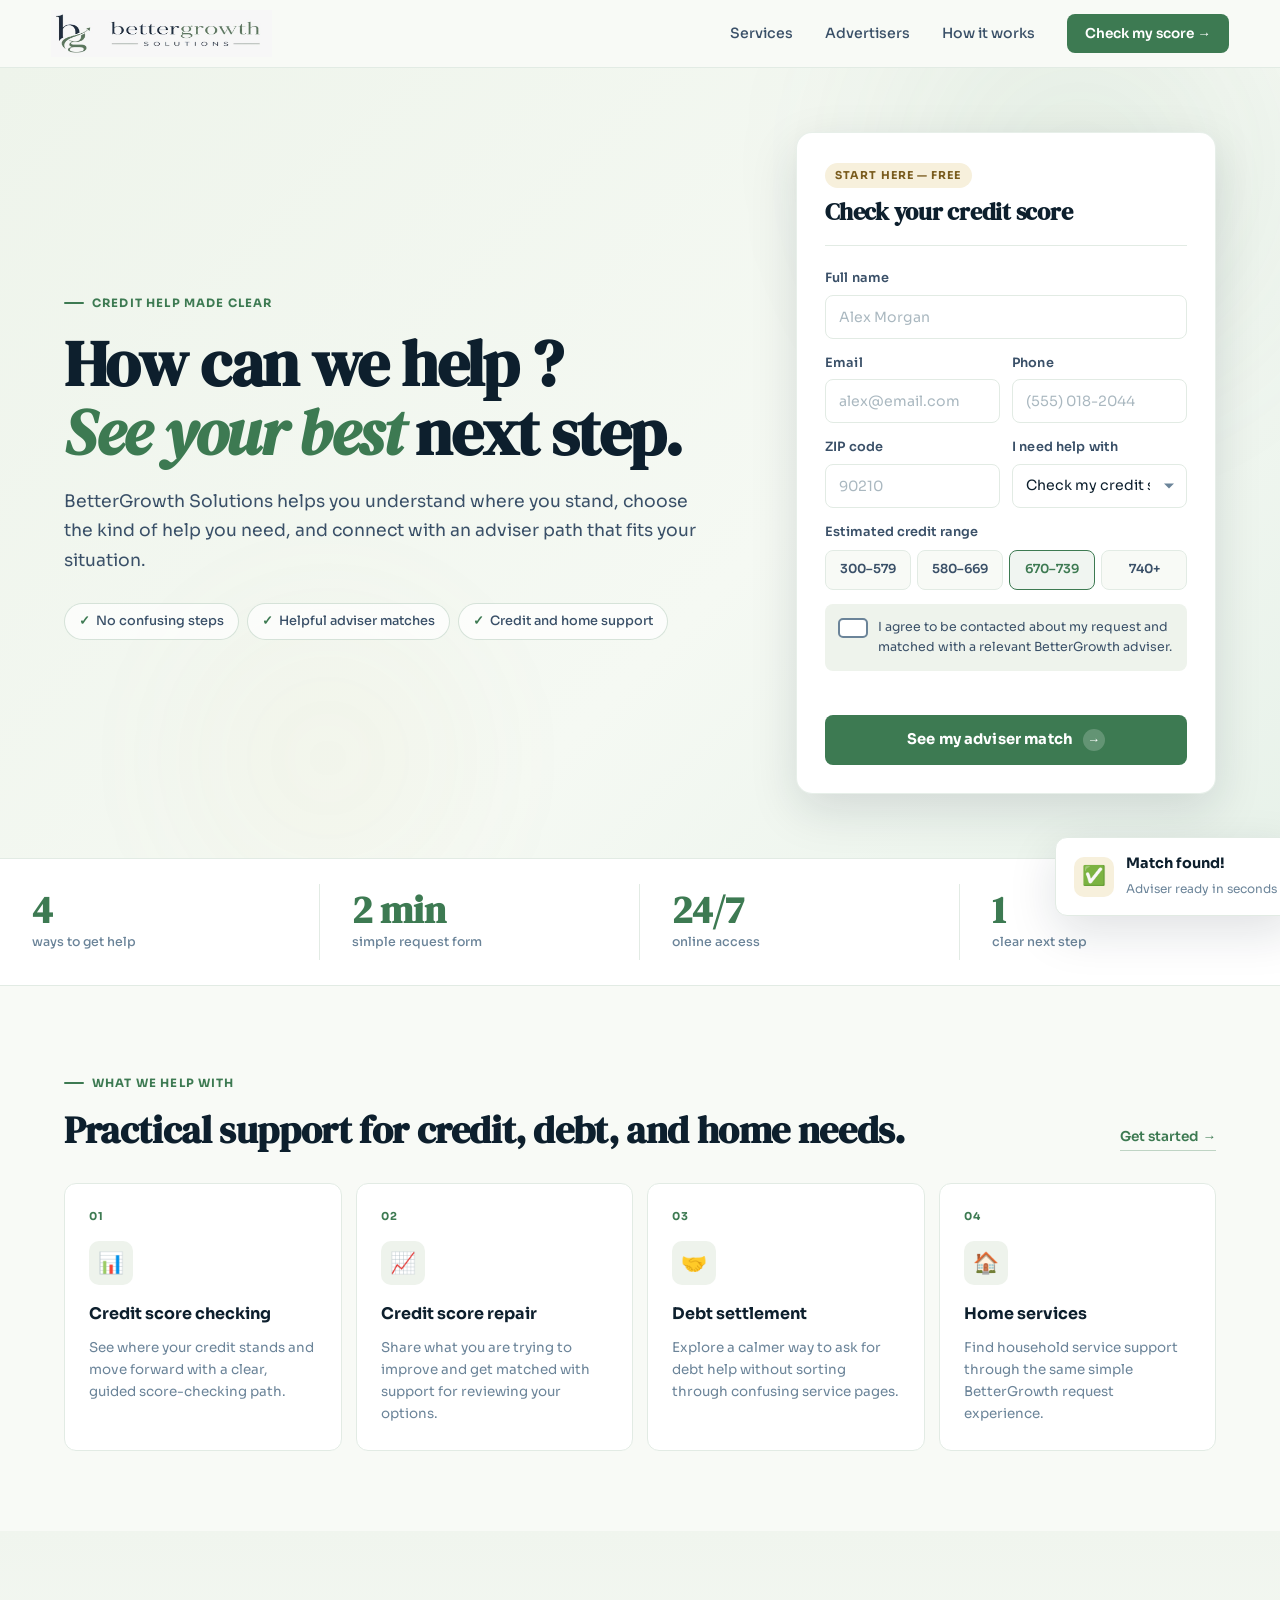
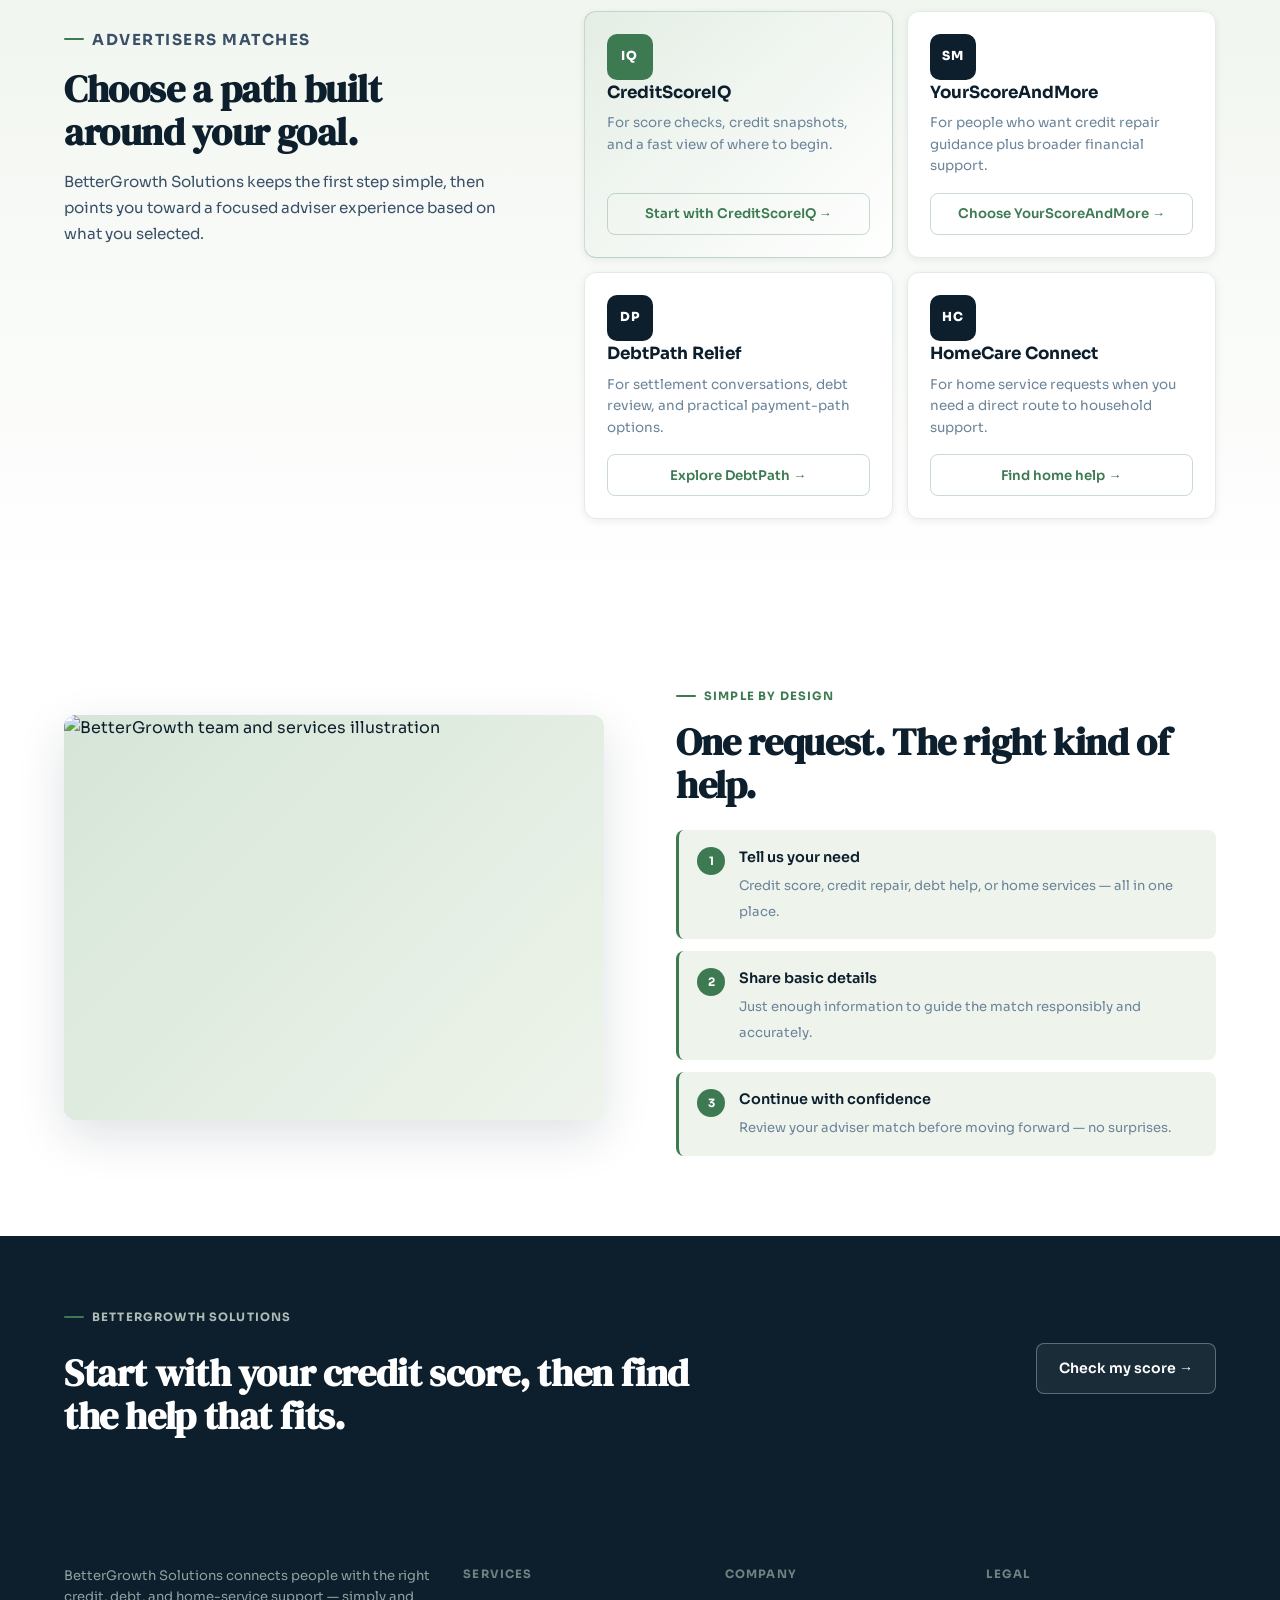
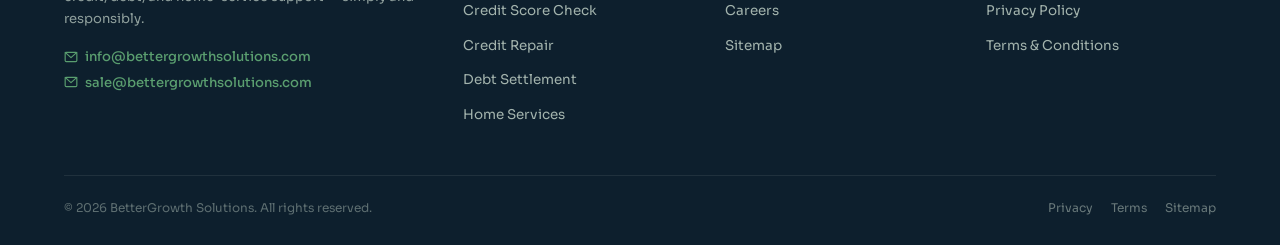
==== commit a8eb8a27: "Add files via upload" ====
--- a/index.html
+++ b/index.html
@@ -124,7 +124,7 @@
     </a>
     <nav aria-label="Main navigation">
       <a href="#services">Services</a>
-      <a href="#advisers">Advisers</a>
+      <a href="#advisers">Advertisers</a>
       <a href="#support">How it works</a>
       <a class="nav-action" href="#credit-check">Check my score →</a>
     </nav>
@@ -135,7 +135,7 @@
 
   <nav class="mobile-nav" id="mobileNav" aria-label="Mobile navigation">
     <a href="#services">Services</a>
-    <a href="#advisers">Advisers</a>
+    <a href="#advisers">Advertisers/a>
     <a href="#support">How it works</a>
     <a class="nav-action" href="#credit-check">Check my score →</a>
   </nav>
@@ -309,7 +309,7 @@
     <section class="adviser-section" id="advisers" aria-labelledby="advisers-title">
       <div class="adviser-layout">
         <div class="adviser-intro">
-          <p class="eyebrow">Adviser matches</p>
+          <p class="eyebrow">Advertisers matches</p>
           <h2 id="advisers-title">Choose a path built around your goal.</h2>
           <p>BetterGrowth Solutions keeps the first step simple, then points you toward a focused adviser experience based on what you selected.</p>
         </div>
@@ -354,8 +354,9 @@
     <section class="support-section" id="support" aria-labelledby="support-title">
       <div class="support-visual">
         <div class="support-img-wrap">
-          <div class="support-img-placeholder">
-            <span style="font-size:4rem">📋</span>
+         <div class="support-img-placeholder">
+  <img src="12.jpg" alt="BetterGrowth team and services illustration" style="width:100%;height:100%;object-fit:contain;border-radius:inherit;" />
+</div>
           </div>
         </div>
         <div class="support-floater" aria-hidden="true">
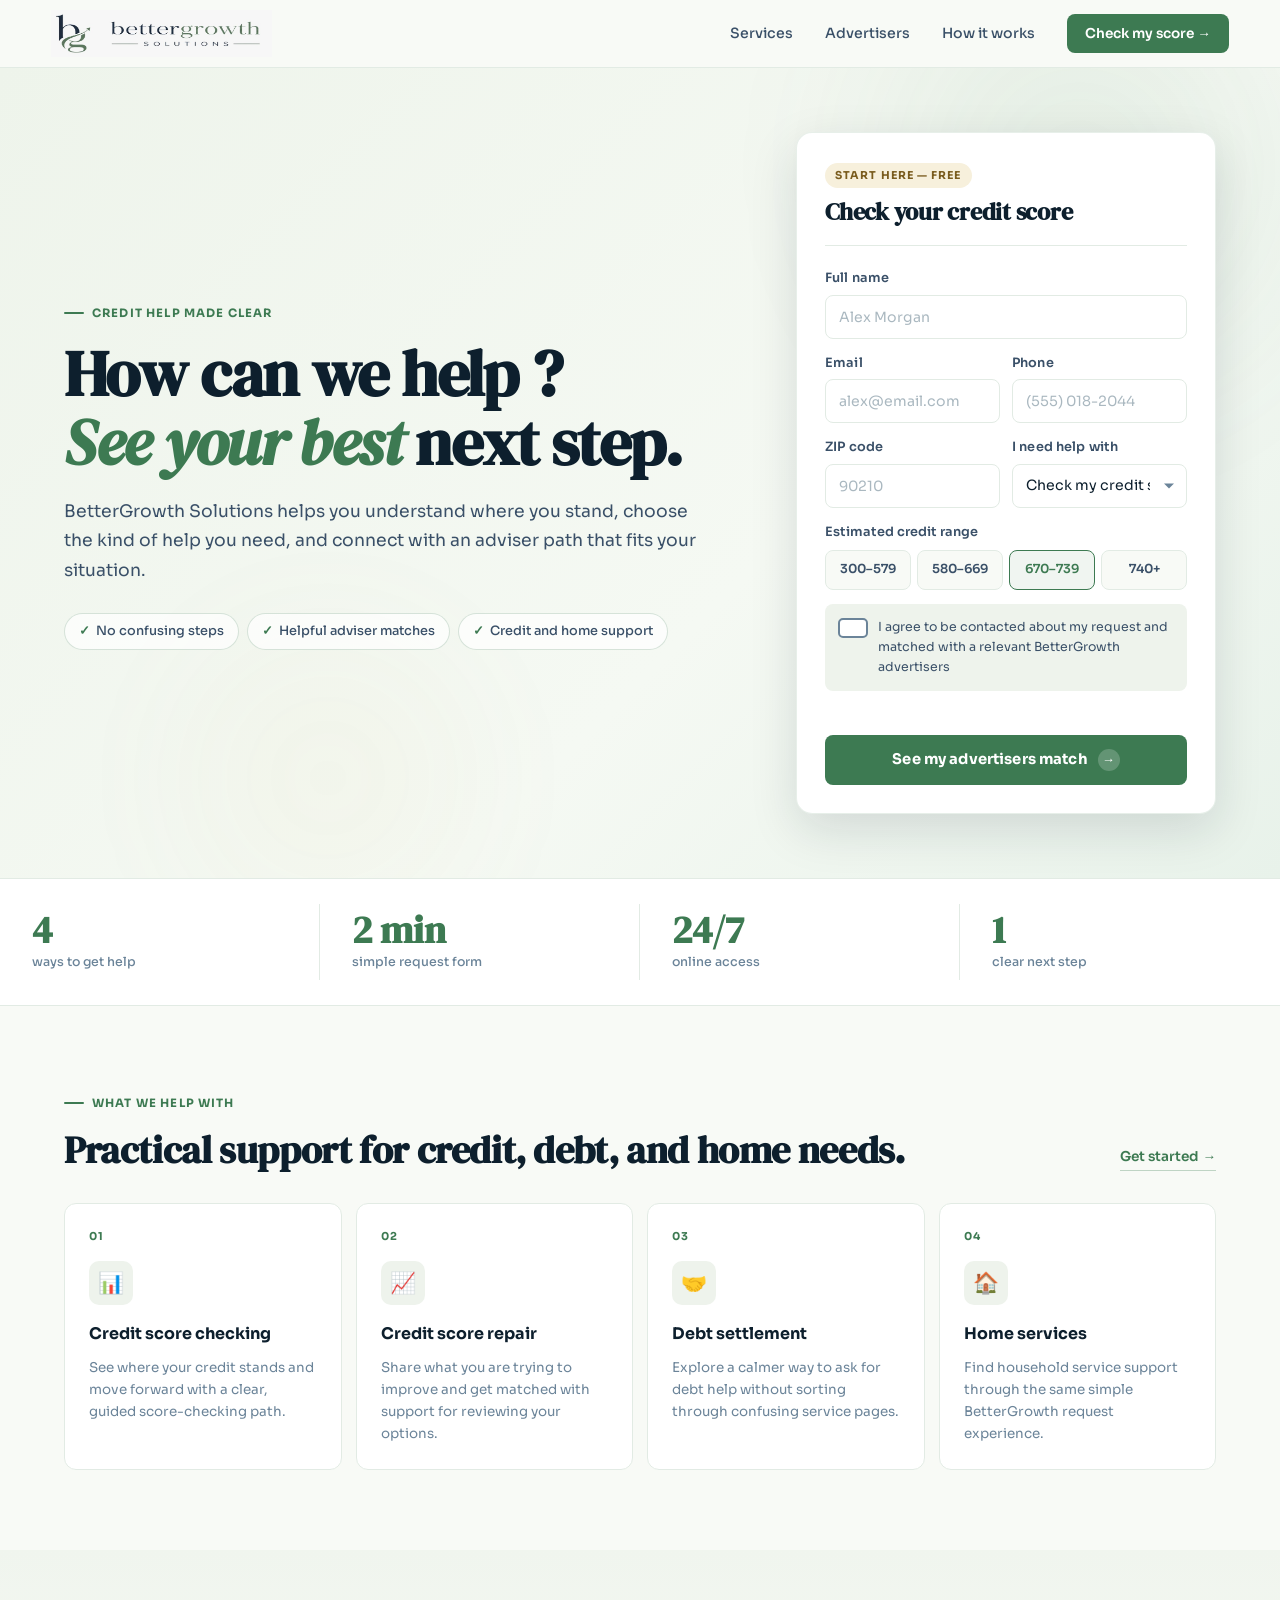
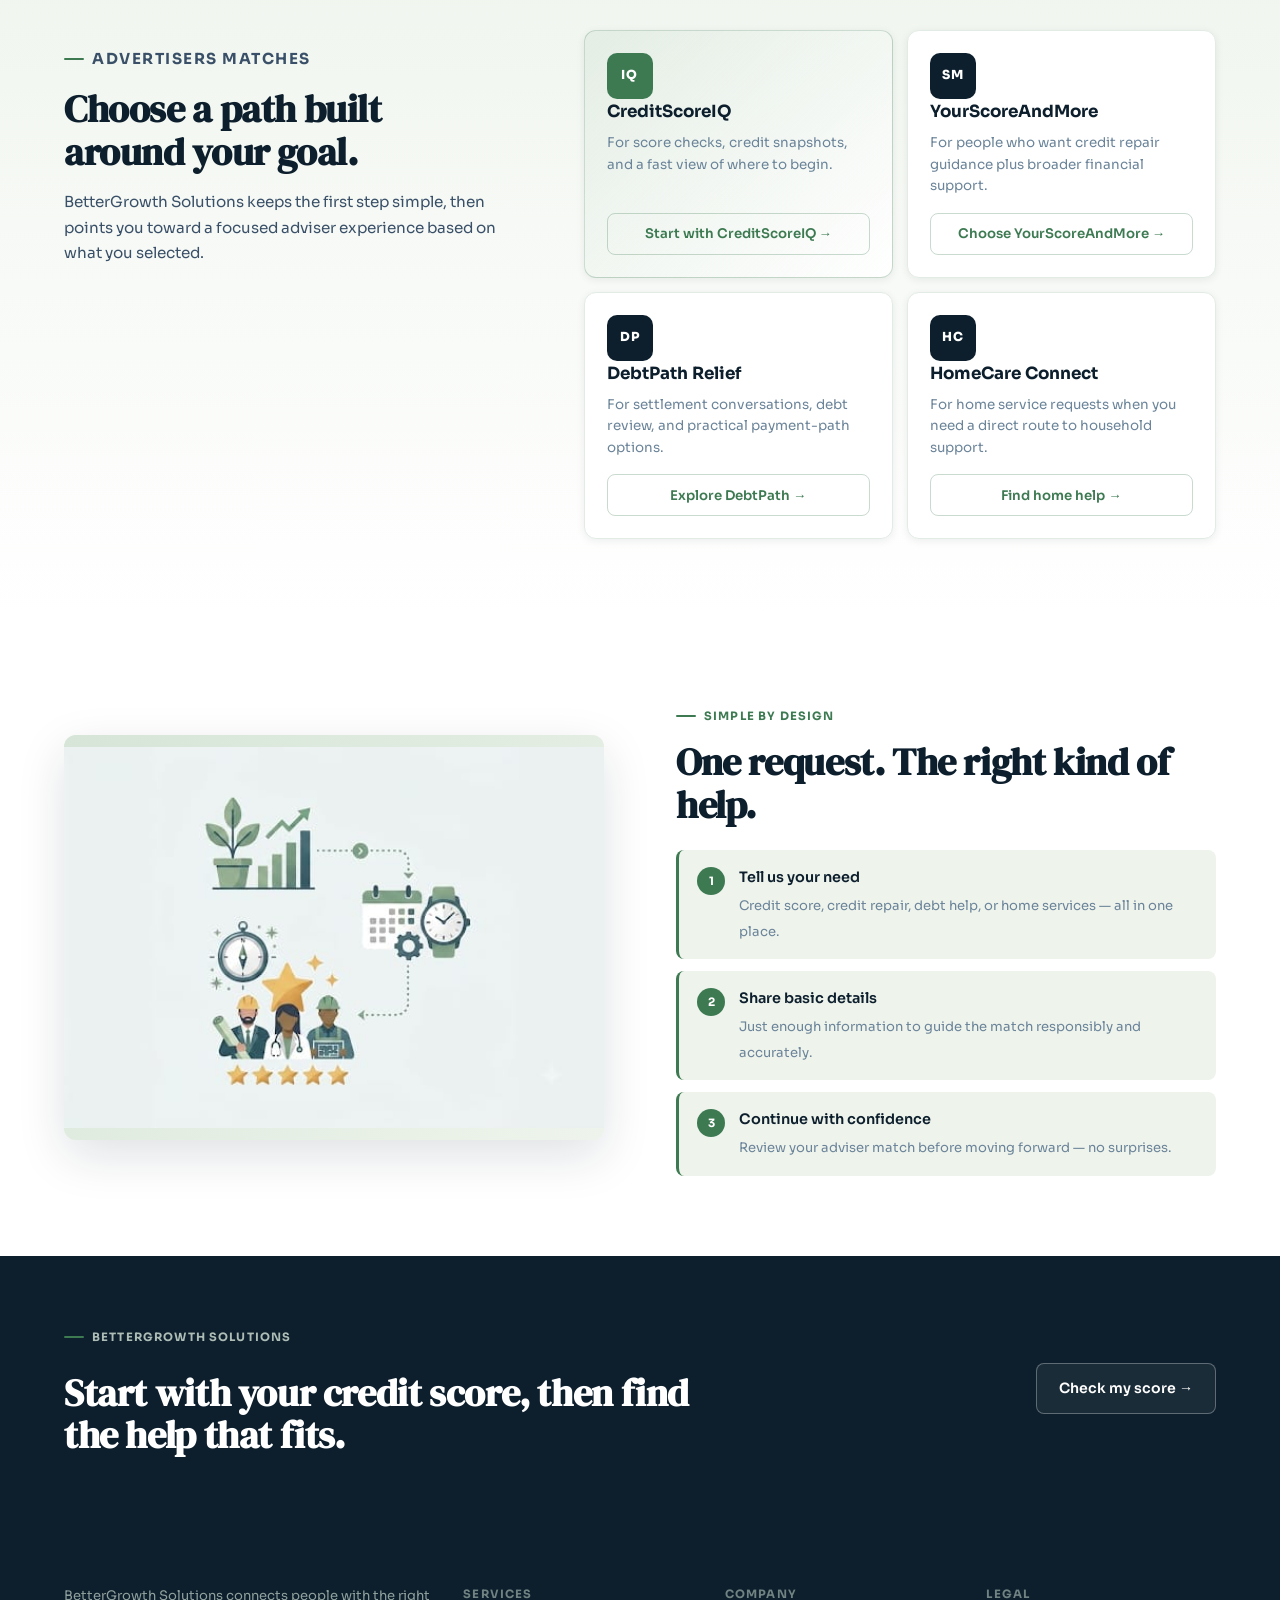
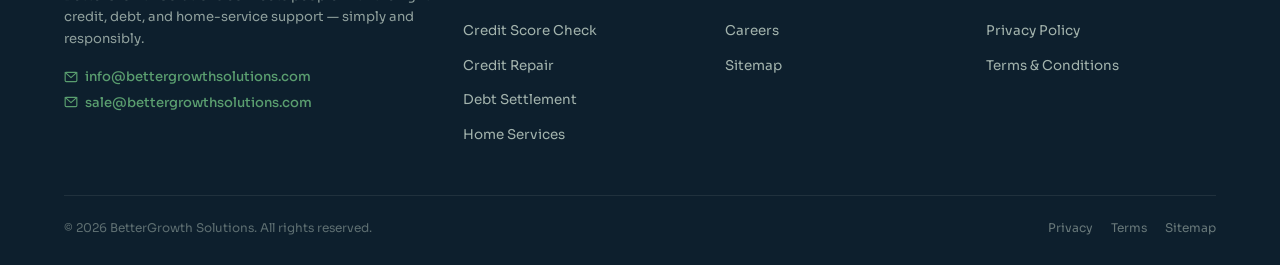
==== commit 83682fc4: "Update index.html" ====
--- a/index.html
+++ b/index.html
@@ -235,13 +235,13 @@
 
           <label class="consent-wrap" for="consent">
             <input id="consent" name="consent" type="checkbox" required />
-            <span>I agree to be contacted about my request and matched with a relevant BetterGrowth adviser.</span>
+            <span>I agree to be contacted about my request and matched with a relevant BetterGrowth advertisers</span>
           </label>
 
           <p class="form-status" id="formStatus" role="status" aria-live="polite"></p>
 
           <button class="primary-button" type="submit">
-            See my adviser match
+            See my advertisers match
             <span class="btn-arrow" aria-hidden="true">→</span>
           </button>
         </form>
@@ -359,13 +359,15 @@
 </div>
           </div>
         </div>
-        <div class="support-floater" aria-hidden="true">
+       <!--- <div class="support-floater" aria-hidden="true">
           <div class="floater-icon">✅</div>
           <div class="floater-text">
             <strong>Match found!</strong>
             <span>Adviser ready in seconds</span>
           </div>
-        </div>
+      -->
+        </div>
+    
       </div>
       <div class="support-copy">
         <p class="eyebrow">Simple by design</p>
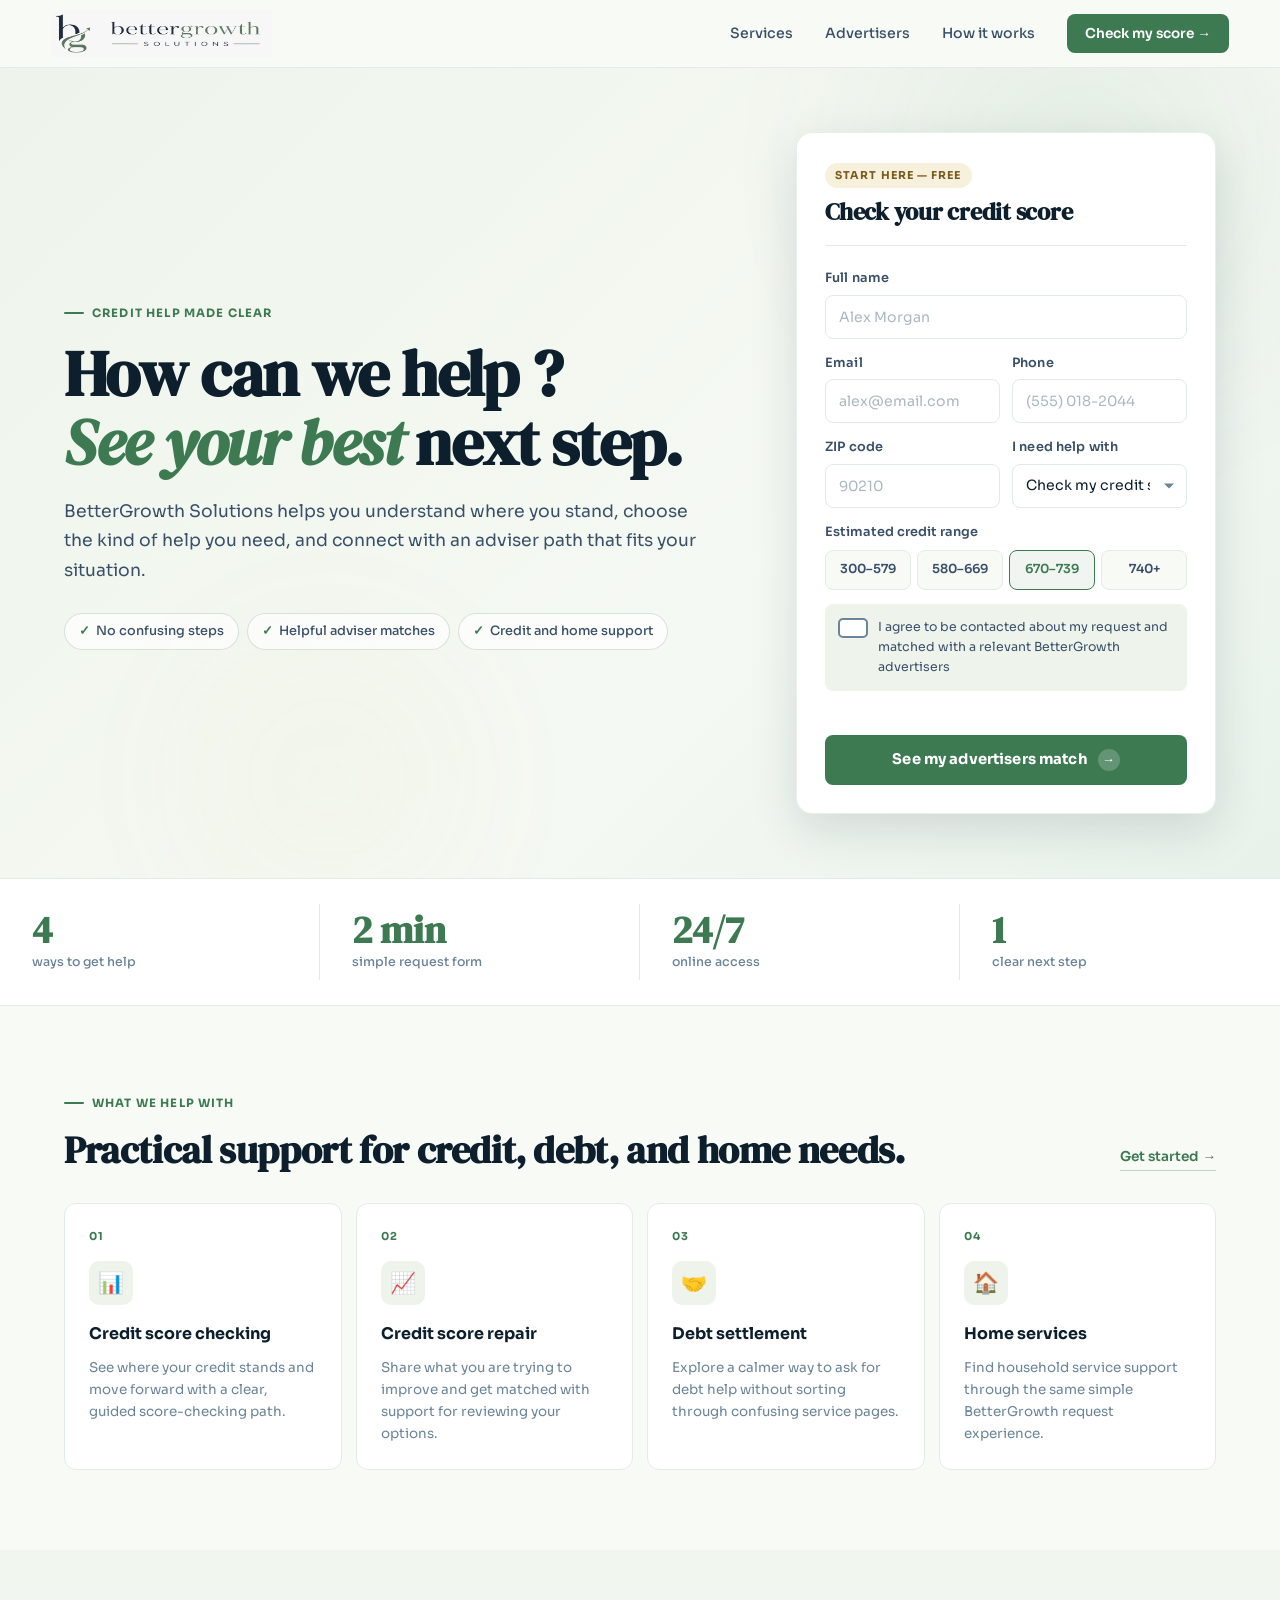
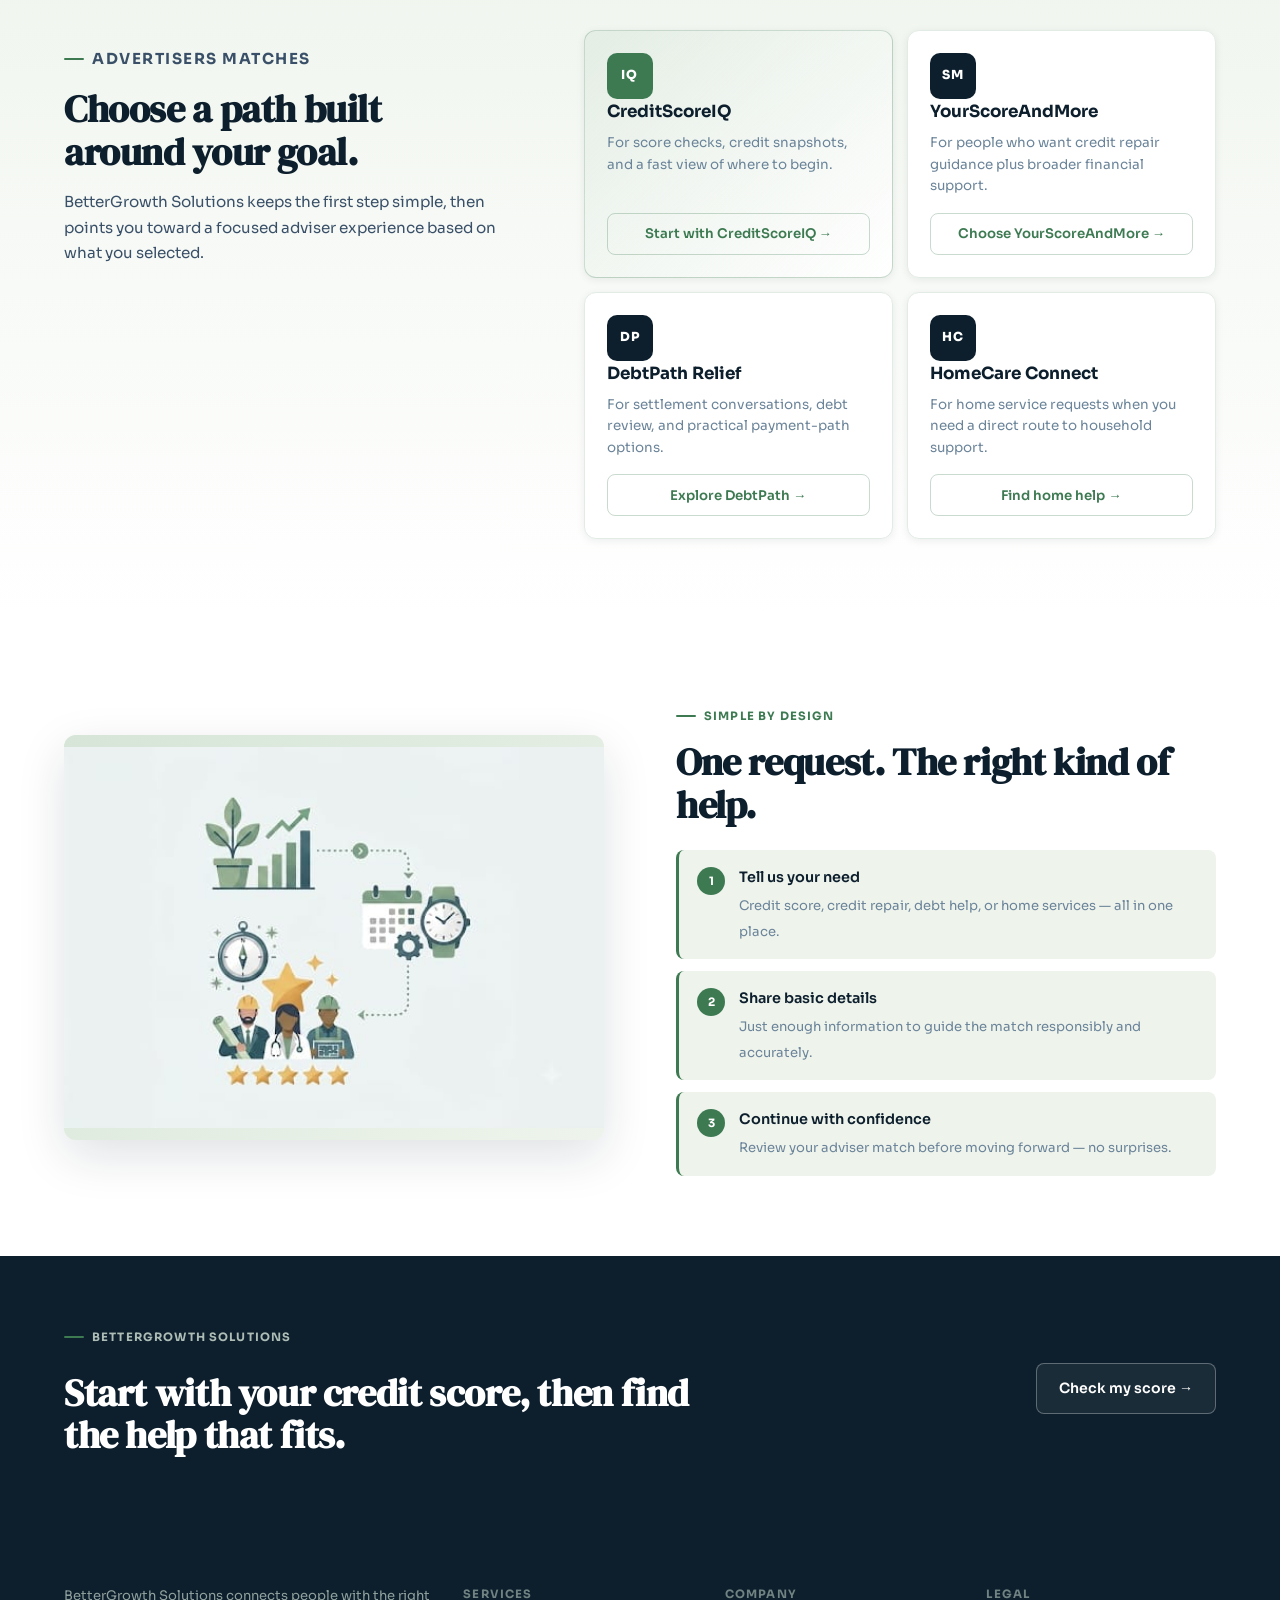
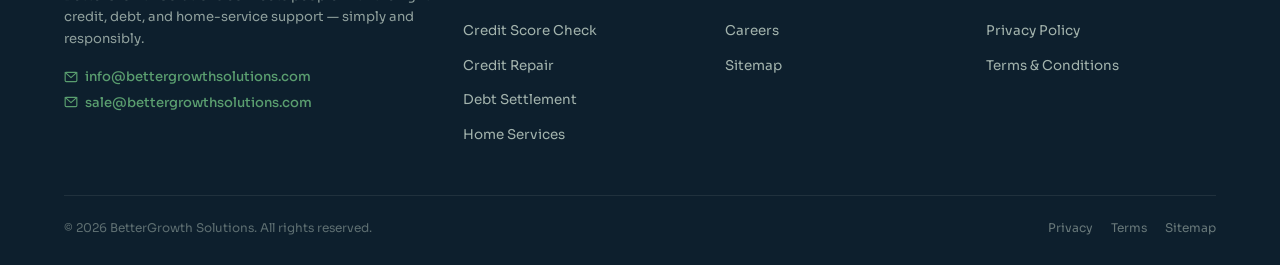
==== commit 724494a4: "Update index.html" ====
--- a/index.html
+++ b/index.html
@@ -693,5 +693,14 @@
   }
 }
 </script>
+  <!-- Google tag (gtag.js) -->
+<script async src="https://www.googletagmanager.com/gtag/js?id=G-9QN9517F2Q"></script>
+<script>
+  window.dataLayer = window.dataLayer || [];
+  function gtag(){dataLayer.push(arguments);}
+  gtag('js', new Date());
+
+  gtag('config', 'G-9QN9517F2Q');
+</script>
 </body>
 </html>
